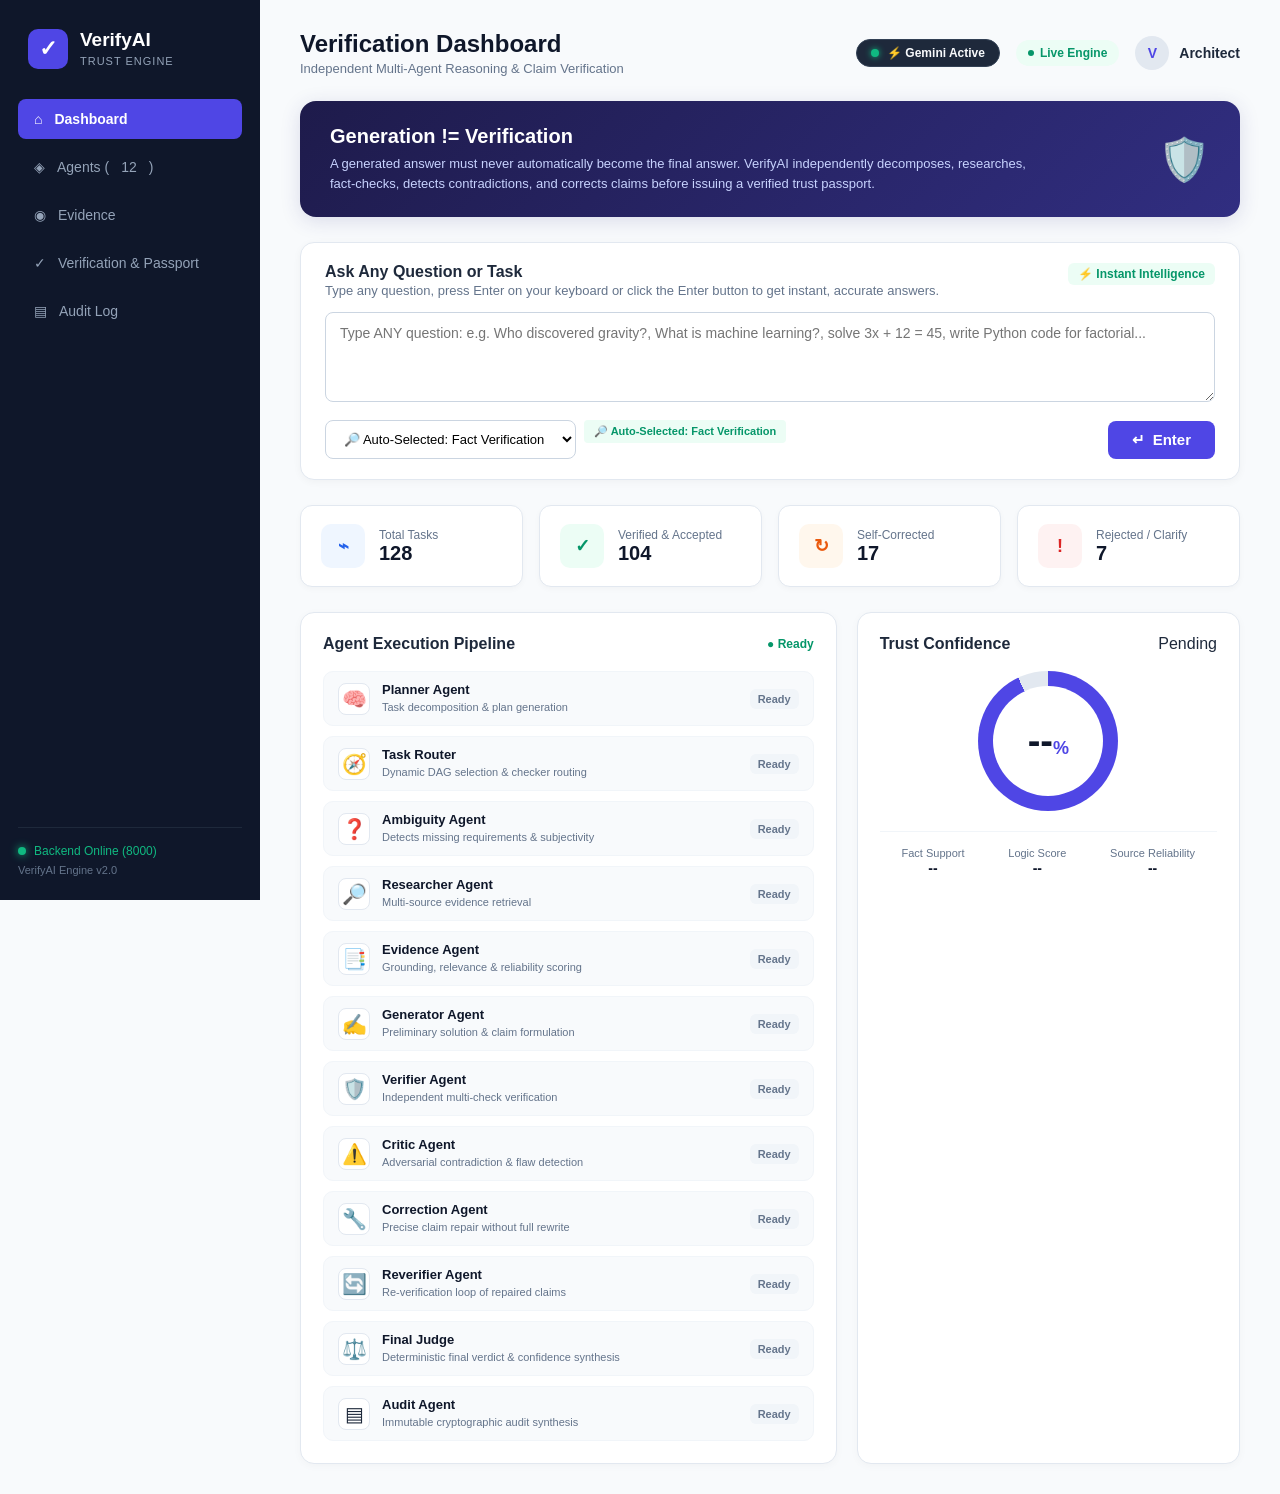
==== frontend/index.html @ 24992ce2 "Initial commit: VerifyAI Multi-Agent AI Reasoning & Verification Engine" ====
<!DOCTYPE html>
<html lang="en">
<head>
    <meta charset="UTF-8">
    <meta name="viewport" content="width=device-width, initial-scale=1.0">
    <meta http-equiv="Cache-Control" content="no-cache, no-store, must-revalidate">
    <meta http-equiv="Pragma" content="no-cache">
    <meta http-equiv="Expires" content="0">
    <title>VerifyAI - Multi-Agent AI Reasoning & Verification Engine</title>
    <link rel="stylesheet" href="style.css?v=10.0">
    <script>
        // Global fail-safe section switcher
        function switchSection(sectionId) {
            try {
                // Update nav buttons
                var navs = document.querySelectorAll('.nav-item');
                navs.forEach(function(btn) {
                    if (btn.getAttribute('data-section') === sectionId) {
                        btn.classList.add('active');
                    } else {
                        btn.classList.remove('active');
                    }
                });

                // Update page sections
                var sections = document.querySelectorAll('.page-section');
                sections.forEach(function(sec) {
                    sec.classList.remove('active-section');
                });

                var target = document.getElementById(sectionId);
                if (target) {
                    target.classList.add('active-section');
                }

                var titles = {
                    dashboard: "Verification Dashboard",
                    agents: "Agent Orchestration (12 Micro-Agents)",
                    evidence: "Evidence Grounding Center",
                    verification: "Verification Center & Truth Passport",
                    audit: "Immutable Audit Log"
                };

                var titleElem = document.getElementById('page-title');
                if (titleElem && titles[sectionId]) {
                    titleElem.textContent = titles[sectionId];
                }
            } catch (e) {
                console.error("switchSection error:", e);
            }
        }
    </script>
</head>
<body>

    <!-- SIDEBAR -->
    <aside class="sidebar">
        <div class="logo">
            <div class="logo-icon">✓</div>
            <div>
                <h2>VerifyAI</h2>
                <span>Trust Engine</span>
            </div>
        </div>

        <nav>
            <button class="nav-item active" data-section="dashboard" onclick="switchSection('dashboard')">
                <span>⌂</span> Dashboard
            </button>
            <button class="nav-item" data-section="agents" onclick="switchSection('agents')">
                <span>◈</span> Agents (<span id="nav-agent-count">12</span>)
            </button>
            <button class="nav-item" data-section="evidence" onclick="switchSection('evidence')">
                <span>◉</span> Evidence
            </button>
            <button class="nav-item" data-section="verification" onclick="switchSection('verification')">
                <span>✓</span> Verification & Passport
            </button>
            <button class="nav-item" data-section="audit" onclick="switchSection('audit')">
                <span>▤</span> Audit Log
            </button>
        </nav>

        <div class="sidebar-bottom">
            <div class="system-status">
                <span class="status-dot"></span>
                Backend Online (8000)
            </div>
            <p>VerifyAI Engine v2.0</p>
        </div>
    </aside>

    <!-- MAIN CONTENT -->
    <main class="main">

        <header class="topbar">
            <div>
                <h1 id="page-title">Verification Dashboard</h1>
                <p>Independent Multi-Agent Reasoning & Claim Verification</p>
            </div>

            <div class="header-right">
                <button id="geminiToggleBtn" class="gemini-toggle-btn" onclick="toggleGeminiModal()">
                    <span id="headerGeminiDot" class="gemini-dot"></span>
                    <span id="headerGeminiText">⚡ Gemini Active</span>
                </button>
                <span class="live-status">
                    <span></span> Live Engine
                </span>
                <div class="profile">
                    <div class="avatar">V</div>
                    <span>Architect</span>
                </div>
            </div>
        </header>

        <!-- DASHBOARD SECTION -->
        <section id="dashboard" class="page-section active-section">
            <div class="welcome">
                <div>
                    <h2>Generation != Verification</h2>
                    <p>
                        A generated answer must never automatically become the final answer.
                        VerifyAI independently decomposes, researches, fact-checks, detects contradictions,
                        and corrects claims before issuing a verified trust passport.
                    </p>
                </div>
                <div class="shield">🛡️</div>
            </div>

            <div class="task-card">
                <div class="card-title">
                    <div>
                        <h3>Ask Any Question or Task</h3>
                        <p>Type any question, press Enter on your keyboard or click the Enter button to get instant, accurate answers.</p>
                    </div>
                    <span class="secure">⚡ Instant Intelligence</span>
                </div>

                <!-- Gemini AI Intelligence (Linked in background) -->
                <div class="api-key-bar" style="display: none;">
                    <div class="api-key-header">
                        <span>⚡ <strong>Gemini AI Intelligence Engine</strong> (Live Multi-Source Research & Generation)</span>
                        <span id="geminiStatusBadge" class="tag blue-tag">Local Engine Active</span>
                    </div>
                    <div class="api-key-input-row">
                        <input type="password" id="geminiApiKey" placeholder="Enter Google Gemini API Key (optional)..." autocomplete="off" />
                        <button id="saveApiKeyBtn" class="small-btn" onclick="saveGeminiKey()">Save Key</button>
                    </div>
                </div>

                <textarea
                    id="taskInput"
                    placeholder="Type ANY question: e.g. Who discovered gravity?, What is machine learning?, solve 3x + 12 = 45, write Python code for factorial..."
                ></textarea>

                <div class="task-options">
                    <div style="display: flex; align-items: center; gap: 8px;">
                        <select id="taskType">
                            <option value="fact" selected>🔎 Auto-Selected: Fact Verification</option>
                            <option value="auto">⚡ Auto-Detect Profile (Automatic)</option>
                            <option value="general">General Reasoning</option>
                            <option value="math">Mathematical Computation</option>
                            <option value="code">Code & Sandbox</option>
                            <option value="logic">Logical Consistency</option>
                            <option value="risk">Safety & Risk Analysis</option>
                            <option value="api">API / Tool Usage</option>
                        </select>
                        <span id="autoDetectBadge" class="tag green-tag" style="font-size: 11px; padding: 5px 10px;">🔎 Auto-Selected: Fact Verification</span>
                    </div>

                    <button id="verifyBtn" class="primary-btn" onclick="executeVerification()" style="font-size: 15px; font-weight: 700; padding: 10px 24px; gap: 8px;">
                        <span>↵</span> Enter
                    </button>
                </div>

                <!-- DIRECT QUICK ANSWER BOX (EXACTLY WHAT USER ASKED: "answers naku oka chinna box lo echina chalu") -->
                <div id="quickAnswerBox" style="display: none; margin-top: 18px; padding: 18px 20px; background: #ffffff; border: 2px solid #4f46e5; border-radius: 12px; box-shadow: 0 4px 16px rgba(79, 70, 229, 0.12);">
                    <div style="display: flex; justify-content: space-between; align-items: center; margin-bottom: 10px; border-bottom: 1px solid #e2e8f0; padding-bottom: 8px;">
                        <span style="font-weight: 700; color: #4338ca; font-size: 14.5px; display: flex; align-items: center; gap: 8px;">
                            <span style="font-size: 18px;">⚡</span> AI Response
                        </span>
                        <div style="display: flex; align-items: center; gap: 8px;">
                            <button id="quickCopyBtn" onclick="copyQuickAnswer()" class="small-btn" style="background: #f1f5f9; border: 1px solid #cbd5e1; cursor: pointer; padding: 4px 10px; border-radius: 6px; font-size: 12px; color: #334155;">📋 Copy</button>
                            <span id="quickStatusTag" class="tag green-tag" style="font-size: 11px; padding: 3px 8px;">✓ Verified</span>
                        </div>
                    </div>
                    <div id="quickAnswerText" style="font-size: 15px; line-height: 1.7; color: #0f172a;"></div>
                </div>
            </div>

            <!-- GENERATED & VERIFIED ANSWER CARD (DIRECTLY ON DASHBOARD) -->
            <div class="card" id="answerCard" style="display: none; margin-top: 20px; border-left: 5px solid #4f46e5; box-shadow: 0 10px 25px -5px rgba(0, 0, 0, 0.08), 0 8px 10px -6px rgba(0, 0, 0, 0.05);">
                <div class="section-header">
                    <div style="display: flex; align-items: center; gap: 10px;">
                        <span style="font-size: 24px;">⚡</span>
                        <div>
                            <h3 id="answerHeaderTitle" style="font-size: 16px; margin: 0; color: #1e293b;">Answer & Verified Solution</h3>
                            <p style="font-size: 12px; color: #64748b; margin: 2px 0 0 0;">Accurate AI Knowledge, Verified Facts & Direct Solution</p>
                        </div>
                    </div>
                    <div style="display: flex; align-items: center; gap: 8px;">
                        <button id="copyAnswerBtn" onclick="copyVerifiedAnswer()" class="small-btn" style="background: #f1f5f9; color: #475569; border: 1px solid #cbd5e1; cursor: pointer; padding: 4px 10px; border-radius: 6px; font-size: 12px;">📋 Copy</button>
                        <span id="claimCountBadge" class="tag blue-tag" style="display: none;"></span>
                        <span id="answerDecisionBadge" class="badge-decision accept" style="display: none;"></span>
                    </div>
                </div>
                
                <!-- Main Answer Content -->
                <div id="answerContent" class="answer-box" style="margin-top: 15px; font-size: 14.5px; line-height: 1.7; background: #ffffff; border: 1px solid #e2e8f0; border-radius: 8px; padding: 18px; color: #1e293b;"></div>
                
                <!-- Atomic Claims Deconstruction -->
                <div id="dashboardClaimsBox" style="margin-top: 18px; display: none;">
                    <h4 style="font-size: 13px; text-transform: uppercase; letter-spacing: 0.5px; color: #475569; margin-bottom: 10px;">
                        ◈ Atomic Claims Deconstruction & Verification:
                    </h4>
                    <div id="claimsContainer" class="claims-list"></div>
                </div>

                <!-- Grounded Evidence & Citations -->
                <div id="dashboardEvidenceBox" style="margin-top: 18px; padding-top: 15px; border-top: 1px solid #e2e8f0; display: none;">
                    <h4 style="font-size: 13px; text-transform: uppercase; letter-spacing: 0.5px; color: #475569; margin-bottom: 10px;">
                        ◉ Grounded Evidence & Authoritative Citations:
                    </h4>
                    <div id="dashboardEvidenceList" style="display: flex; flex-direction: column; gap: 8px;"></div>
                </div>

                <!-- 8 Checks Mini Summary on Dashboard -->
                <div id="dashboardChecksSummary" style="margin-top: 18px; padding-top: 15px; border-top: 1px solid #e2e8f0; display: none;">
                    <h4 style="font-size: 13px; text-transform: uppercase; letter-spacing: 0.5px; color: #475569; margin-bottom: 10px;">
                        ✓ 8 Independent Verification Checks Status:
                    </h4>
                    <div id="dashboardChecksPills" style="display: flex; flex-wrap: wrap; gap: 8px;"></div>
                </div>
            </div>

            <!-- STATS COUNTER -->
            <div class="stats-grid">
                <div class="stat-card">
                    <div class="stat-icon blue">⌁</div>
                    <div>
                        <span>Total Tasks</span>
                        <strong id="totalTasks">128</strong>
                    </div>
                </div>
                <div class="stat-card">
                    <div class="stat-icon green">✓</div>
                    <div>
                        <span>Verified & Accepted</span>
                        <strong id="verifiedTasks">104</strong>
                    </div>
                </div>
                <div class="stat-card">
                    <div class="stat-icon orange">↻</div>
                    <div>
                        <span>Self-Corrected</span>
                        <strong id="correctedTasks">17</strong>
                    </div>
                </div>
                <div class="stat-card">
                    <div class="stat-icon red">!</div>
                    <div>
                        <span>Rejected / Clarify</span>
                        <strong id="rejectedTasks">7</strong>
                    </div>
                </div>
            </div>

            <!-- PIPELINE & SCORE -->
            <div class="content-grid">
                <!-- AGENT PIPELINE STATUS -->
                <div class="card">
                    <div class="section-header">
                        <h3>Agent Execution Pipeline</h3>
                        <span id="pipelineStatusBadge" class="running">● Ready</span>
                    </div>

                    <div class="agent-list" id="pipelineAgentList">
                        <div class="agent" id="pipeline-agent-0">
                            <div class="agent-icon">🧠</div>
                            <div class="agent-info">
                                <strong>Planner Agent</strong>
                                <span>Task decomposition & plan generation</span>
                            </div>
                            <span class="agent-status idle">Ready</span>
                        </div>
                        <div class="agent" id="pipeline-agent-1">
                            <div class="agent-icon">🧭</div>
                            <div class="agent-info">
                                <strong>Task Router</strong>
                                <span>Dynamic DAG selection & checker routing</span>
                            </div>
                            <span class="agent-status idle">Ready</span>
                        </div>
                        <div class="agent" id="pipeline-agent-2">
                            <div class="agent-icon">❓</div>
                            <div class="agent-info">
                                <strong>Ambiguity Agent</strong>
                                <span>Detects missing requirements & subjectivity</span>
                            </div>
                            <span class="agent-status idle">Ready</span>
                        </div>
                        <div class="agent" id="pipeline-agent-3">
                            <div class="agent-icon">🔎</div>
                            <div class="agent-info">
                                <strong>Researcher Agent</strong>
                                <span>Multi-source evidence retrieval</span>
                            </div>
                            <span class="agent-status idle">Ready</span>
                        </div>
                        <div class="agent" id="pipeline-agent-4">
                            <div class="agent-icon">📑</div>
                            <div class="agent-info">
                                <strong>Evidence Agent</strong>
                                <span>Grounding, relevance & reliability scoring</span>
                            </div>
                            <span class="agent-status idle">Ready</span>
                        </div>
                        <div class="agent" id="pipeline-agent-5">
                            <div class="agent-icon">✍️</div>
                            <div class="agent-info">
                                <strong>Generator Agent</strong>
                                <span>Preliminary solution & claim formulation</span>
                            </div>
                            <span class="agent-status idle">Ready</span>
                        </div>
                        <div class="agent" id="pipeline-agent-6">
                            <div class="agent-icon">🛡️</div>
                            <div class="agent-info">
                                <strong>Verifier Agent</strong>
                                <span>Independent multi-check verification</span>
                            </div>
                            <span class="agent-status idle">Ready</span>
                        </div>
                        <div class="agent" id="pipeline-agent-7">
                            <div class="agent-icon">⚠️</div>
                            <div class="agent-info">
                                <strong>Critic Agent</strong>
                                <span>Adversarial contradiction & flaw detection</span>
                            </div>
                            <span class="agent-status idle">Ready</span>
                        </div>
                        <div class="agent" id="pipeline-agent-8">
                            <div class="agent-icon">🔧</div>
                            <div class="agent-info">
                                <strong>Correction Agent</strong>
                                <span>Precise claim repair without full rewrite</span>
                            </div>
                            <span class="agent-status idle">Ready</span>
                        </div>
                        <div class="agent" id="pipeline-agent-9">
                            <div class="agent-icon">🔄</div>
                            <div class="agent-info">
                                <strong>Reverifier Agent</strong>
                                <span>Re-verification loop of repaired claims</span>
                            </div>
                            <span class="agent-status idle">Ready</span>
                        </div>
                        <div class="agent" id="pipeline-agent-10">
                            <div class="agent-icon">⚖️</div>
                            <div class="agent-info">
                                <strong>Final Judge</strong>
                                <span>Deterministic final verdict & confidence synthesis</span>
                            </div>
                            <span class="agent-status idle">Ready</span>
                        </div>
                        <div class="agent" id="pipeline-agent-11">
                            <div class="agent-icon">▤</div>
                            <div class="agent-info">
                                <strong>Audit Agent</strong>
                                <span>Immutable cryptographic audit synthesis</span>
                            </div>
                            <span class="agent-status idle">Ready</span>
                        </div>
                    </div>
                </div>

                <!-- VERIFICATION SCORE & DECISION -->
                <div class="card">
                    <div class="section-header">
                        <h3>Trust Confidence</h3>
                        <span id="decisionBadge" class="score-label">Pending</span>
                    </div>

                    <div class="score-circle">
                        <div>
                            <strong id="score">--</strong>
                            <span>%</span>
                        </div>
                    </div>

                    <div class="score-details" id="scoreMetricsGrid">
                        <div>
                            <span>Fact Support</span>
                            <strong id="metricFact">--</strong>
                        </div>
                        <div>
                            <span>Logic Score</span>
                            <strong id="metricLogic">--</strong>
                        </div>
                        <div>
                            <span>Source Reliability</span>
                            <strong id="metricReliability">--</strong>
                        </div>
                    </div>

                    <div class="decision-box" id="dashboardDecisionBox" style="margin-top: 15px; display: none;">
                        <span class="decision-label">FINAL DECISION:</span>
                        <span id="dashboardDecisionText" class="badge-decision accept">ACCEPT</span>
                        <p id="dashboardDecisionReason" style="font-size: 13px; color: #64748b; margin-top: 5px;"></p>
                    </div>
                </div>
            </div>
        </section>

        <!-- AGENTS SECTION (12 MICRO-AGENTS PRE-RENDERED) -->
        <section id="agents" class="page-section">
            <div class="section-intro">
                <h2>12 Specialized AI Micro-Agents</h2>
                <p>Orchestrated with dynamic DAG routing. Agents never accept generated output without independent validation.</p>
            </div>
            
            <div class="agent-cards" id="allAgentsCards">
                <!-- 1. Planner -->
                <div class="large-agent-card">
                    <div class="large-agent-icon">🧠</div>
                    <h3>Planner Agent</h3>
                    <p>Decomposes complex user goals into atomic steps, evaluates complexity, and defines required verification profiles.</p>
                    <div class="agent-card-meta">
                        <span class="tag blue-tag">Planning</span>
                        <span class="agent-status completed">Active</span>
                    </div>
                </div>

                <!-- 2. Task Router -->
                <div class="large-agent-card">
                    <div class="large-agent-icon">🧭</div>
                    <h3>Task Router</h3>
                    <p>Resolves dynamic execution graph. Directs tasks only to required checkers (e.g. math tasks to calculator, code to sandbox).</p>
                    <div class="agent-card-meta">
                        <span class="tag purple-tag">Routing</span>
                        <span class="agent-status completed">Active</span>
                    </div>
                </div>

                <!-- 3. Ambiguity Agent -->
                <div class="large-agent-card">
                    <div class="large-agent-icon">❓</div>
                    <h3>Ambiguity Agent</h3>
                    <p>Catches incomplete prompts, missing premises, or subjective queries. Halts pipeline with NEEDS_CLARIFICATION if under-specified.</p>
                    <div class="agent-card-meta">
                        <span class="tag orange-tag">Analysis</span>
                        <span class="agent-status completed">Active</span>
                    </div>
                </div>

                <!-- 4. Researcher Agent -->
                <div class="large-agent-card">
                    <div class="large-agent-icon">🔎</div>
                    <h3>Researcher Agent</h3>
                    <p>Retrieves grounded external and local knowledge across factual domains, scientific corpora, and technical documentation.</p>
                    <div class="agent-card-meta">
                        <span class="tag green-tag">Research</span>
                        <span class="agent-status completed">Active</span>
                    </div>
                </div>

                <!-- 5. Evidence Agent -->
                <div class="large-agent-card">
                    <div class="large-agent-icon">📑</div>
                    <h3>Evidence Agent</h3>
                    <p>Structures raw facts into verifiable EvidenceItem objects. Applies strict authority and relevance weighting.</p>
                    <div class="agent-card-meta">
                        <span class="tag green-tag">Evidence</span>
                        <span class="agent-status completed">Active</span>
                    </div>
                </div>

                <!-- 6. Generator Agent -->
                <div class="large-agent-card">
                    <div class="large-agent-icon">✍️</div>
                    <h3>Generator Agent</h3>
                    <p>Formulates preliminary answer hypothesis while explicitly separating verified FACTS from inferences, assumptions, and uncertainties.</p>
                    <div class="agent-card-meta">
                        <span class="tag purple-tag">Generation</span>
                        <span class="agent-status completed">Active</span>
                    </div>
                </div>

                <!-- 7. Verifier Agent -->
                <div class="large-agent-card">
                    <div class="large-agent-icon">🛡️</div>
                    <h3>Verifier Agent</h3>
                    <p>Coordinates 8 independent verification checkers: fact consistency, logic fallacies, computation, code, APIs, and safety risks.</p>
                    <div class="agent-card-meta">
                        <span class="tag orange-tag">Verification</span>
                        <span class="agent-status completed">Active</span>
                    </div>
                </div>

                <!-- 8. Critic Agent -->
                <div class="large-agent-card">
                    <div class="large-agent-icon">⚠️</div>
                    <h3>Critic Agent</h3>
                    <p>Adversarial falsification reviewer. Actively hunts for unsupported claims, contradictions, overconfidence, or hallucinated facts.</p>
                    <div class="agent-card-meta">
                        <span class="tag red-tag">Criticism</span>
                        <span class="agent-status completed">Active</span>
                    </div>
                </div>

                <!-- 9. Correction Agent -->
                <div class="large-agent-card">
                    <div class="large-agent-icon">🔧</div>
                    <h3>Correction Agent</h3>
                    <p>Surgical repair engine. Regenerates ONLY the failed or contradictory claims using grounded evidence, preserving valid facts.</p>
                    <div class="agent-card-meta">
                        <span class="tag orange-tag">Correction</span>
                        <span class="agent-status completed">Active</span>
                    </div>
                </div>

                <!-- 10. Reverifier Agent -->
                <div class="large-agent-card">
                    <div class="large-agent-icon">🔄</div>
                    <h3>Reverifier Agent</h3>
                    <p>Guarantees repaired output is re-tested through all checkers. Limits repair loops to maximum 3 iterations before hard REJECT.</p>
                    <div class="agent-card-meta">
                        <span class="tag blue-tag">Loop Control</span>
                        <span class="agent-status completed">Active</span>
                    </div>
                </div>

                <!-- 11. Final Judge -->
                <div class="large-agent-card">
                    <div class="large-agent-icon">⚖️</div>
                    <h3>Final Judge</h3>
                    <p>Synthesizes final machine-readable verdict (ACCEPT, CORRECTED, REJECT, NEEDS_CLARIFICATION) with calibrated confidence score.</p>
                    <div class="agent-card-meta">
                        <span class="tag green-tag">Decision</span>
                        <span class="agent-status completed">Active</span>
                    </div>
                </div>

                <!-- 12. Audit Agent -->
                <div class="large-agent-card">
                    <div class="large-agent-icon">▤</div>
                    <h3>Audit Agent</h3>
                    <p>Compiles cryptographic execution trail and generates official Verification Passport, logging to Supabase database.</p>
                    <div class="agent-card-meta">
                        <span class="tag blue-tag">Audit</span>
                        <span class="agent-status completed">Active</span>
                    </div>
                </div>
            </div>
        </section>

        <!-- EVIDENCE SECTION -->
        <section id="evidence" class="page-section">
            <div class="section-intro">
                <h2>Evidence Grounding Center</h2>
                <p>Every factual claim must link to verifiable evidence. Disputed and conflicting sources are flagged.</p>
            </div>
            <div class="evidence-list" id="evidenceContainer">
                <div class="evidence-card">
                    <div class="evidence-number">01</div>
                    <div class="evidence-content" style="flex:1;">
                        <h3>Source: Reference Documentation (CS Knowledge Base)</h3>
                        <p>"Machine learning is a subset of artificial intelligence focusing on algorithms that learn from data and improve with experience."</p>
                        <div class="evidence-meta">
                            <span>Reliability: 95%</span>
                            <span>Relevance: 95%</span>
                            <span class="verified-badge">✓ Grounded</span>
                        </div>
                    </div>
                </div>
                <div class="evidence-card">
                    <div class="evidence-number">02</div>
                    <div class="evidence-content" style="flex:1;">
                        <h3>Source: Research Compendium (AI Standards)</h3>
                        <p>"Supervised, unsupervised, and reinforcement learning are primary paradigms of modern machine learning systems."</p>
                        <div class="evidence-meta">
                            <span>Reliability: 90%</span>
                            <span>Relevance: 92%</span>
                            <span class="verified-badge">✓ Grounded</span>
                        </div>
                    </div>
                </div>
            </div>
        </section>

        <!-- VERIFICATION & PASSPORT SECTION -->
        <section id="verification" class="page-section">
            <div class="section-intro">
                <h2>Independent Verification & Truth Passport</h2>
                <p>Deterministic checks across facts, logic, mathematics, code execution, APIs, and safety risks.</p>
            </div>

            <!-- VERIFICATION RESULT BANNER -->
            <div class="verification-hero-card" id="verHeroCard">
                <div class="ver-hero-left">
                    <span class="ver-hero-subtitle">VERIFIED TASK INQUIRY</span>
                    <h3 id="verHeroTaskText">"What is machine learning?"</h3>
                    <div class="ver-hero-badges">
                        <span id="verHeroDecisionBadge" class="badge-decision accept">ACCEPT</span>
                        <span id="verHeroConfidenceBadge" class="tag blue-tag">Confidence: 94%</span>
                        <span id="verHeroProfileBadge" class="tag purple-tag">Profile: General Reasoning</span>
                    </div>
                </div>
                <div class="ver-hero-right">
                    <div class="ver-mini-score">
                        <span id="verHeroScoreVal">94</span>%
                        <small>Trust Score</small>
                    </div>
                </div>
            </div>

            <!-- VERIFIED ANSWER & CLAIM BREAKDOWN ON VERIFICATION PAGE -->
            <div class="card" id="verAnswerCard" style="margin-bottom: 25px;">
                <div class="section-header">
                    <div style="display: flex; align-items: center; gap: 10px;">
                        <span style="font-size: 20px;">✍️</span>
                        <div>
                            <h3>Verified Solution & Atomic Claims Deconstruction</h3>
                            <p style="font-size: 12px; color: #64748b;">Grounded output decomposed into isolated, independently verified propositions.</p>
                        </div>
                    </div>
                    <span id="verClaimCountBadge" class="tag green-tag">Claims: 2 Verified</span>
                </div>
                <div id="verAnswerContent" class="answer-box">Machine learning is a subset of artificial intelligence focusing on algorithms that learn from data and improve with experience. Supervised, unsupervised, and reinforcement learning are primary paradigms of modern machine learning systems.</div>
                <div id="verClaimsContainer" class="claims-list" style="margin-top: 15px;"></div>
            </div>

            <!-- 8 INDEPENDENT VERIFICATION CHECKS -->
            <div class="section-header" style="margin-bottom: 15px;">
                <h3>8 Independent Verification Checks</h3>
                <span class="tag green-tag">Deterministic Logic</span>
            </div>

            <div class="verification-grid" id="checksGrid">
                <div class="verification-card">
                    <div class="check-icon pass">✓</div>
                    <h3>Fact Checking</h3>
                    <strong>100%</strong>
                    <p>All claims matched against grounded evidence</p>
                </div>
                <div class="verification-card">
                    <div class="check-icon pass">✓</div>
                    <h3>Logic & Consistency</h3>
                    <strong>94%</strong>
                    <p>No circular reasoning or contradictions detected</p>
                </div>
                <div class="verification-card">
                    <div class="check-icon not_required">—</div>
                    <h3>Numerical Computation</h3>
                    <strong>N/A</strong>
                    <p>Not required for qualitative prompt</p>
                </div>
                <div class="verification-card">
                    <div class="check-icon not_required">—</div>
                    <h3>Code & Sandbox</h3>
                    <strong>N/A</strong>
                    <p>No executable code in task</p>
                </div>
                <div class="verification-card">
                    <div class="check-icon not_required">—</div>
                    <h3>API Validation</h3>
                    <strong>N/A</strong>
                    <p>No endpoint invocation required</p>
                </div>
                <div class="verification-card">
                    <div class="check-icon pass">✓</div>
                    <h3>Contradiction Detection</h3>
                    <strong>Pass</strong>
                    <p>Zero cross-claim conflicts found</p>
                </div>
                <div class="verification-card">
                    <div class="check-icon pass">✓</div>
                    <h3>Source Reliability</h3>
                    <strong>95%</strong>
                    <p>High-authority documentation benchmark</p>
                </div>
                <div class="verification-card">
                    <div class="check-icon pass">✓</div>
                    <h3>Safety & Risk</h3>
                    <strong>Zero Risk</strong>
                    <p>No destructive or harmful instructions</p>
                </div>
            </div>

            <!-- PASSPORT CARD -->
            <div class="passport" id="passportBox" style="margin-top: 25px;">
                <div class="passport-title">
                    <span>🛡️</span>
                    <div>
                        <h3>Official Verification Passport</h3>
                        <p id="passportTaskId">Task ID: fc21d2b0-eb01-4997-b3a1-fdfeefc9e89c</p>
                    </div>
                </div>
                <div class="passport-grid">
                    <div>
                        <span>Claims Checked</span>
                        <strong id="passClaimsChecked">2</strong>
                    </div>
                    <div>
                        <span>Claims Supported</span>
                        <strong id="passClaimsSupported">2</strong>
                    </div>
                    <div>
                        <span>Evidence Sources</span>
                        <strong id="passEvidenceSources">2</strong>
                    </div>
                    <div>
                        <span>Contradictions</span>
                        <strong id="passContradictions">0</strong>
                    </div>
                    <div>
                        <span>Corrections Made</span>
                        <strong id="passCorrections">0</strong>
                    </div>
                    <div>
                        <span>Final Decision</span>
                        <strong id="passFinalDecision" style="color: #10b981;">ACCEPT</strong>
                    </div>
                    <div>
                        <span>Confidence Score</span>
                        <strong id="passConfidence">94%</strong>
                    </div>
                    <div>
                        <span>Reverification</span>
                        <strong id="passReverification" style="color: #10b981;">PASS</strong>
                    </div>
                </div>
            </div>

            <!-- ACTION BUTTONS -->
            <div class="page-action-row" style="margin-top: 25px; display: flex; gap: 12px; justify-content: flex-end; flex-wrap: wrap;">
                <button class="secondary-btn" onclick="switchSection('dashboard')">
                    <span>⌂</span> Return to Dashboard
                </button>
                <button class="secondary-btn" onclick="switchSection('evidence')">
                    <span>◉</span> Inspect Grounded Evidence
                </button>
                <button class="secondary-btn" onclick="switchSection('audit')">
                    <span>▤</span> View Cryptographic Audit Trail
                </button>
            </div>
        </section>

        <!-- AUDIT SECTION -->
        <section id="audit" class="page-section">
            <div class="section-intro">
                <h2>Traceable Audit Trail</h2>
                <p>Cryptographically traceable log of every agent's decisions, execution time, and outputs.</p>
            </div>

            <div class="audit-table">
                <div class="table-header">
                    <span>Order</span>
                    <span>Agent</span>
                    <span>Action</span>
                    <span>Status</span>
                    <span>Summary</span>
                </div>
                <div id="auditTableBody">
                    <div class="table-row">
                        <span>#1</span>
                        <span><strong>🧠 Planner Agent</strong></span>
                        <span>Executed PlannerAgent</span>
                        <span class="agent-status completed">SUCCESS</span>
                        <span>Task decomposed into 4 execution steps</span>
                    </div>
                    <div class="table-row">
                        <span>#2</span>
                        <span><strong>🧭 Task Router</strong></span>
                        <span>Executed TaskRouter</span>
                        <span class="agent-status completed">SUCCESS</span>
                        <span>Activated: fact_checker, source_reliability</span>
                    </div>
                    <div class="table-row">
                        <span>#3</span>
                        <span><strong>❓ Ambiguity Agent</strong></span>
                        <span>Executed AmbiguityAgent</span>
                        <span class="agent-status completed">SUCCESS</span>
                        <span>Prompt verified unambiguous</span>
                    </div>
                    <div class="table-row">
                        <span>#4</span>
                        <span><strong>🔎 Researcher Agent</strong></span>
                        <span>Executed ResearcherAgent</span>
                        <span class="agent-status completed">SUCCESS</span>
                        <span>Retrieved 2 authoritative evidence sources</span>
                    </div>
                    <div class="table-row">
                        <span>#5</span>
                        <span><strong>📑 Evidence Agent</strong></span>
                        <span>Executed EvidenceAgent</span>
                        <span class="agent-status completed">SUCCESS</span>
                        <span>Formatted 2 EvidenceItem records (95% rel)</span>
                    </div>
                    <div class="table-row">
                        <span>#6</span>
                        <span><strong>✍️ Generator Agent</strong></span>
                        <span>Executed GeneratorAgent</span>
                        <span class="agent-status completed">SUCCESS</span>
                        <span>Formulated preliminary answer (2 claims)</span>
                    </div>
                    <div class="table-row">
                        <span>#7</span>
                        <span><strong>🛡️ Verifier Agent</strong></span>
                        <span>Executed VerifierAgent</span>
                        <span class="agent-status completed">SUCCESS</span>
                        <span>All 8 independent checkers evaluated</span>
                    </div>
                    <div class="table-row">
                        <span>#8</span>
                        <span><strong>⚠️ Critic Agent</strong></span>
                        <span>Executed CriticAgent</span>
                        <span class="agent-status completed">SUCCESS</span>
                        <span>Adversarial inspection passed: accept</span>
                    </div>
                    <div class="table-row">
                        <span>#9</span>
                        <span><strong>⚖️ Final Judge</strong></span>
                        <span>Executed FinalJudgeAgent</span>
                        <span class="agent-status completed">SUCCESS</span>
                        <span>Verdict: ACCEPT, Calibrated Conf: 94%</span>
                    </div>
                    <div class="table-row">
                        <span>#10</span>
                        <span><strong>▤ Audit Agent</strong></span>
                        <span>Executed AuditAgent</span>
                        <span class="agent-status completed">SUCCESS</span>
                        <span>Passport issued & stored in Supabase</span>
                    </div>
                </div>
            </div>
        </section>

    </main>

    <!-- GEMINI INTELLIGENCE MODAL -->
    <div id="geminiModal" class="gemini-modal-overlay" onclick="handleModalOverlayClick(event)">
        <div class="gemini-modal-card">
            <div class="gemini-modal-header">
                <div style="display: flex; align-items: center; gap: 10px;">
                    <span style="font-size: 24px;">⚡</span>
                    <div>
                        <h3 style="margin: 0; font-size: 16px;">Gemini AI Intelligence Engine</h3>
                        <p style="margin: 2px 0 0; font-size: 12px; color: #64748b;">Live multi-source factual grounding & deep generative research</p>
                    </div>
                </div>
                <button class="close-modal-btn" onclick="toggleGeminiModal()">×</button>
            </div>
            <div style="margin: 18px 0;">
                <label style="display: block; font-size: 13px; font-weight: 600; margin-bottom: 6px; color: #334155;">Google Gemini API Key</label>
                <input type="password" id="geminiModalInput" placeholder="Paste Google AI Studio API key (AIzaSy...)" style="width: 100%; padding: 10px 14px; border: 1px solid #cbd5e1; border-radius: 8px; font-size: 13px;" />
                <p style="font-size: 11px; color: #64748b; margin-top: 6px;">
                    Keys are securely stored in your local backend <code>.env</code> file. When empty, VerifyAI automatically uses its expert local engine.
                </p>
            </div>
            <div style="display: flex; justify-content: space-between; align-items: center; margin-top: 20px;">
                <button class="secondary-btn" onclick="clearGeminiKey()" style="color: #dc2626;">Clear Key</button>
                <div style="display: flex; gap: 10px;">
                    <button class="secondary-btn" onclick="toggleGeminiModal()">Cancel</button>
                    <button class="primary-btn" onclick="saveGeminiKeyModal()" style="padding: 8px 18px; font-size: 13px;">Save & Link Key</button>
                </div>
            </div>
        </div>
    </div>

    <!-- TOAST NOTIFICATION -->
    <div id="toast" class="toast">Ready</div>

    <script src="supabase-config.js?v=10.0"></script>
    <script src="script.js?v=10.0"></script>
</body>
</html>
---- frontend/style.css ----
* {
    margin: 0;
    padding: 0;
    box-sizing: border-box;
    font-family: -apple-system, BlinkMacSystemFont, "Segoe UI", Roboto, Helvetica, Arial, sans-serif;
}

body {
    background: #f8fafc;
    color: #1e293b;
    display: flex;
    min-height: 100vh;
}

/* SIDEBAR */
.sidebar {
    width: 260px;
    background: #0f172a;
    color: white;
    min-height: 100vh;
    position: fixed;
    left: 0;
    top: 0;
    padding: 24px 18px;
    display: flex;
    flex-direction: column;
    z-index: 100;
}

.logo {
    display: flex;
    align-items: center;
    gap: 12px;
    padding: 5px 10px 30px;
}

.logo-icon {
    width: 40px;
    height: 40px;
    border-radius: 10px;
    background: #4f46e5;
    display: flex;
    align-items: center;
    justify-content: center;
    font-size: 22px;
    font-weight: bold;
    color: white;
}

.logo h2 {
    font-size: 19px;
    font-weight: 700;
    color: #ffffff;
}

.logo span {
    font-size: 11px;
    color: #94a3b8;
    text-transform: uppercase;
    letter-spacing: 1px;
}

nav {
    display: flex;
    flex-direction: column;
    gap: 8px;
    flex: 1;
}

.nav-item {
    background: transparent;
    border: none;
    color: #94a3b8;
    padding: 12px 16px;
    border-radius: 8px;
    font-size: 14px;
    font-weight: 500;
    display: flex;
    align-items: center;
    gap: 12px;
    cursor: pointer;
    text-align: left;
    transition: all 0.2s;
}

.nav-item:hover {
    background: #1e293b;
    color: #f8fafc;
}

.nav-item.active {
    background: #4f46e5;
    color: white;
    font-weight: 600;
}

.sidebar-bottom {
    border-top: 1px solid #1e293b;
    padding-top: 16px;
}

.system-status {
    display: flex;
    align-items: center;
    gap: 8px;
    font-size: 12px;
    color: #10b981;
    font-weight: 500;
}

.status-dot {
    width: 8px;
    height: 8px;
    border-radius: 50%;
    background: #10b981;
    box-shadow: 0 0 8px #10b981;
}

.sidebar-bottom p {
    font-size: 11px;
    color: #64748b;
    margin-top: 6px;
}

/* MAIN */
.main {
    margin-left: 260px;
    flex: 1;
    padding: 30px 40px;
    max-width: 1300px;
}

.topbar {
    display: flex;
    justify-content: space-between;
    align-items: center;
    margin-bottom: 25px;
}

.topbar h1 {
    font-size: 24px;
    font-weight: 700;
    color: #0f172a;
}

.topbar p {
    font-size: 13px;
    color: #64748b;
    margin-top: 3px;
}

.header-right {
    display: flex;
    align-items: center;
    gap: 16px;
}

.live-status {
    background: #ecfdf5;
    color: #059669;
    padding: 6px 12px;
    border-radius: 20px;
    font-size: 12px;
    font-weight: 600;
    display: flex;
    align-items: center;
    gap: 6px;
}

.live-status span {
    width: 6px;
    height: 6px;
    border-radius: 50%;
    background: #059669;
}

.profile {
    display: flex;
    align-items: center;
    gap: 10px;
    font-size: 14px;
    font-weight: 600;
}

.avatar {
    width: 34px;
    height: 34px;
    border-radius: 50%;
    background: #e2e8f0;
    color: #4f46e5;
    display: flex;
    align-items: center;
    justify-content: center;
    font-weight: bold;
}

/* PAGE SECTIONS */
.page-section {
    display: none !important;
}

.page-section.active-section {
    display: block !important;
    animation: fadeIn 0.25s ease-in-out;
}

.agent-card-meta {
    display: flex;
    justify-content: space-between;
    align-items: center;
    margin-top: 12px;
    padding-top: 10px;
    border-top: 1px solid #f1f5f9;
}

@keyframes fadeIn {
    from { opacity: 0; transform: translateY(4px); }
    to { opacity: 1; transform: translateY(0); }
}

/* WELCOME BANNER */
.welcome {
    background: linear-gradient(135deg, #1e1b4b 0%, #312e81 100%);
    color: white;
    padding: 24px 30px;
    border-radius: 16px;
    display: flex;
    justify-content: space-between;
    align-items: center;
    margin-bottom: 25px;
    box-shadow: 0 4px 20px rgba(49, 46, 129, 0.15);
}

.welcome h2 {
    font-size: 20px;
    margin-bottom: 6px;
}

.welcome p {
    font-size: 13px;
    color: #c7d2fe;
    max-width: 700px;
    line-height: 1.5;
}

.shield {
    font-size: 42px;
}

/* API KEY BAR */
.api-key-bar {
    background: #f8fafc;
    border: 1px solid #e2e8f0;
    border-radius: 10px;
    padding: 12px 16px;
    margin-bottom: 14px;
}

.api-key-header {
    display: flex;
    justify-content: space-between;
    align-items: center;
    font-size: 13px;
    margin-bottom: 8px;
    color: #334155;
}

.api-key-input-row {
    display: flex;
    gap: 10px;
}

.api-key-input-row input {
    flex: 1;
    padding: 8px 12px;
    border: 1.5px solid #cbd5e1;
    border-radius: 6px;
    font-size: 13px;
    outline: none;
}

.api-key-input-row input:focus {
    border-color: #4f46e5;
}

.small-btn {
    background: #0f172a;
    color: white;
    border: none;
    padding: 8px 14px;
    border-radius: 6px;
    font-size: 12px;
    font-weight: 600;
    cursor: pointer;
    transition: background 0.2s;
}

.small-btn:hover {
    background: #334155;
}

/* TASK CARD */
.task-card {
    background: white;
    border-radius: 14px;
    padding: 20px 24px;
    box-shadow: 0 2px 8px rgba(0, 0, 0, 0.04);
    border: 1px solid #e2e8f0;
    margin-bottom: 25px;
}

.card-title {
    display: flex;
    justify-content: space-between;
    align-items: flex-start;
    margin-bottom: 14px;
}

.card-title h3 {
    font-size: 16px;
    font-weight: 600;
}

.card-title p {
    font-size: 13px;
    color: #64748b;
    margin-top: 2px;
}

.secure {
    font-size: 12px;
    font-weight: 600;
    color: #059669;
    background: #ecfdf5;
    padding: 4px 10px;
    border-radius: 6px;
}

textarea#taskInput {
    width: 100%;
    height: 90px;
    padding: 12px 14px;
    border: 1.5px solid #cbd5e1;
    border-radius: 8px;
    font-size: 14px;
    resize: vertical;
    outline: none;
    transition: border-color 0.2s;
}

textarea#taskInput:focus {
    border-color: #4f46e5;
    box-shadow: 0 0 0 3px rgba(79, 70, 229, 0.1);
}

.task-options {
    display: flex;
    justify-content: space-between;
    align-items: center;
    margin-top: 14px;
}

select#taskType {
    padding: 10px 14px;
    border: 1.5px solid #cbd5e1;
    border-radius: 8px;
    font-size: 13px;
    background: white;
    outline: none;
    cursor: pointer;
}

.primary-btn {
    background: #4f46e5;
    color: white;
    border: none;
    padding: 10px 22px;
    border-radius: 8px;
    font-size: 14px;
    font-weight: 600;
    cursor: pointer;
    display: flex;
    align-items: center;
    gap: 8px;
    transition: background 0.2s, transform 0.1s;
}

.primary-btn:hover {
    background: #4338ca;
}

.primary-btn:active {
    transform: scale(0.98);
}

.primary-btn:disabled {
    background: #94a3b8;
    cursor: not-allowed;
}

/* STATS GRID */
.stats-grid {
    display: grid;
    grid-template-columns: repeat(4, 1fr);
    gap: 16px;
    margin-bottom: 25px;
}

.stat-card {
    background: white;
    border-radius: 12px;
    padding: 18px 20px;
    display: flex;
    align-items: center;
    gap: 14px;
    border: 1px solid #e2e8f0;
    box-shadow: 0 2px 6px rgba(0,0,0,0.03);
}

.stat-icon {
    width: 44px;
    height: 44px;
    border-radius: 10px;
    display: flex;
    align-items: center;
    justify-content: center;
    font-size: 18px;
    font-weight: bold;
}

.stat-icon.blue { background: #eff6ff; color: #2563eb; }
.stat-icon.green { background: #ecfdf5; color: #059669; }
.stat-icon.orange { background: #fff7ed; color: #ea580c; }
.stat-icon.red { background: #fef2f2; color: #dc2626; }

.stat-card span {
    display: block;
    font-size: 12px;
    color: #64748b;
    font-weight: 500;
}

.stat-card strong {
    font-size: 20px;
    font-weight: 700;
    color: #0f172a;
}

/* CONTENT GRID */
.content-grid {
    display: grid;
    grid-template-columns: 1.4fr 1fr;
    gap: 20px;
}

.card {
    background: white;
    border-radius: 14px;
    padding: 22px;
    border: 1px solid #e2e8f0;
    box-shadow: 0 2px 8px rgba(0, 0, 0, 0.03);
}

.section-header {
    display: flex;
    justify-content: space-between;
    align-items: center;
    margin-bottom: 18px;
}

.section-header h3 {
    font-size: 16px;
    font-weight: 600;
}

.running {
    font-size: 12px;
    color: #059669;
    font-weight: 600;
}

/* AGENT LIST */
.agent-list {
    display: flex;
    flex-direction: column;
    gap: 10px;
}

.agent {
    display: flex;
    align-items: center;
    gap: 12px;
    padding: 10px 14px;
    background: #f8fafc;
    border-radius: 10px;
    border: 1px solid #f1f5f9;
    transition: all 0.2s;
}

.agent-icon {
    font-size: 20px;
    width: 32px;
    height: 32px;
    display: flex;
    align-items: center;
    justify-content: center;
    background: white;
    border-radius: 8px;
    border: 1px solid #e2e8f0;
}

.agent-info {
    flex: 1;
}

.agent-info strong {
    display: block;
    font-size: 13px;
    color: #0f172a;
}

.agent-info span {
    font-size: 11px;
    color: #64748b;
}

.agent-status {
    font-size: 11px;
    padding: 4px 8px;
    border-radius: 6px;
    font-weight: 600;
}

.agent-status.completed {
    background: #ecfdf5;
    color: #059669;
}

.agent-status.waiting {
    background: #fffbeb;
    color: #d97706;
}

.agent-status.failed {
    background: #fef2f2;
    color: #dc2626;
}

.agent-status.idle {
    background: #f1f5f9;
    color: #64748b;
}

/* SCORE CIRCLE */
.score-circle {
    width: 140px;
    height: 140px;
    border-radius: 50%;
    margin: 10px auto 20px;
    background: conic-gradient(#4f46e5 0% 93%, #e2e8f0 93% 100%);
    display: flex;
    align-items: center;
    justify-content: center;
    position: relative;
}

.score-circle::before {
    content: "";
    width: 110px;
    height: 110px;
    border-radius: 50%;
    background: white;
    position: absolute;
}

.score-circle div {
    position: relative;
    z-index: 1;
    display: flex;
    align-items: baseline;
}

.score-circle strong {
    font-size: 38px;
    font-weight: 800;
    color: #0f172a;
}

.score-circle span {
    font-size: 18px;
    color: #4f46e5;
    font-weight: 700;
}

.score-details {
    display: flex;
    justify-content: space-around;
    border-top: 1px solid #f1f5f9;
    padding-top: 15px;
    text-align: center;
}

.score-details span {
    display: block;
    font-size: 11px;
    color: #64748b;
}

.score-details strong {
    font-size: 14px;
    color: #0f172a;
    font-weight: 700;
}

/* ANSWER BOX & CLAIMS */
.answer-box {
    background: #f8fafc;
    border: 1px solid #e2e8f0;
    border-radius: 10px;
    padding: 16px;
    font-size: 14px;
    line-height: 1.6;
    color: #1e293b;
}

.claims-list {
    display: flex;
    flex-direction: column;
    gap: 8px;
}

.claim-item {
    background: white;
    border: 1px solid #e2e8f0;
    border-radius: 8px;
    padding: 10px 14px;
    display: flex;
    justify-content: space-between;
    align-items: center;
    font-size: 13px;
}

/* VERIFICATION GRID */
.verification-grid {
    display: grid;
    grid-template-columns: repeat(4, 1fr);
    gap: 16px;
    margin-bottom: 25px;
}

.verification-card {
    background: white;
    border-radius: 12px;
    padding: 18px;
    border: 1px solid #e2e8f0;
    text-align: center;
}

.check-icon {
    width: 36px;
    height: 36px;
    border-radius: 50%;
    margin: 0 auto 10px;
    display: flex;
    align-items: center;
    justify-content: center;
    font-weight: bold;
}

.check-icon.pass { background: #ecfdf5; color: #059669; }
.check-icon.fail { background: #fef2f2; color: #dc2626; }
.check-icon.warning { background: #fff7ed; color: #ea580c; }
.check-icon.not_required { background: #f1f5f9; color: #64748b; }

.verification-card h3 {
    font-size: 14px;
    margin-bottom: 4px;
}

.verification-card strong {
    font-size: 18px;
    display: block;
    margin-bottom: 4px;
}

.verification-card p {
    font-size: 12px;
    color: #64748b;
}

/* PASSPORT */
.passport {
    background: #0f172a;
    color: white;
    border-radius: 16px;
    padding: 24px 30px;
    box-shadow: 0 4px 20px rgba(15, 23, 42, 0.2);
}

.passport-title {
    display: flex;
    align-items: center;
    gap: 14px;
    margin-bottom: 20px;
    border-bottom: 1px solid #1e293b;
    padding-bottom: 16px;
}

.passport-title span {
    font-size: 32px;
}

.passport-title h3 {
    font-size: 18px;
    font-weight: 700;
}

.passport-title p {
    font-size: 12px;
    color: #94a3b8;
}

.passport-grid {
    display: grid;
    grid-template-columns: repeat(4, 1fr);
    gap: 16px;
}

.passport-grid div {
    background: #1e293b;
    padding: 14px;
    border-radius: 10px;
    text-align: center;
}

.passport-grid span {
    display: block;
    font-size: 11px;
    color: #94a3b8;
    margin-bottom: 4px;
}

.passport-grid strong {
    font-size: 16px;
    color: #f8fafc;
}

/* AUDIT TABLE */
.audit-table {
    background: white;
    border-radius: 12px;
    border: 1px solid #e2e8f0;
    overflow: hidden;
}

.table-header, .table-row {
    display: grid;
    grid-template-columns: 80px 180px 220px 120px 1fr;
    padding: 14px 20px;
    font-size: 13px;
    align-items: center;
}

.table-header {
    background: #f8fafc;
    font-weight: 600;
    color: #64748b;
    border-bottom: 1px solid #e2e8f0;
}

.table-row {
    border-bottom: 1px solid #f1f5f9;
}

.table-row:last-child {
    border-bottom: none;
}

/* AGENT CARDS GRID */
.agent-cards {
    display: grid;
    grid-template-columns: repeat(3, 1fr);
    gap: 18px;
    margin-top: 20px;
}

.large-agent-card {
    background: white;
    border-radius: 12px;
    padding: 20px;
    border: 1px solid #e2e8f0;
    display: flex;
    flex-direction: column;
    gap: 8px;
}

.large-agent-icon {
    font-size: 28px;
    width: 48px;
    height: 48px;
    background: #f8fafc;
    border-radius: 10px;
    display: flex;
    align-items: center;
    justify-content: center;
    border: 1px solid #e2e8f0;
}

.tag {
    align-self: flex-start;
    padding: 3px 8px;
    border-radius: 4px;
    font-size: 11px;
    font-weight: 600;
}

.blue-tag { background: #eff6ff; color: #2563eb; }
.green-tag { background: #ecfdf5; color: #059669; }
.orange-tag { background: #fff7ed; color: #ea580c; }
.purple-tag { background: #faf5ff; color: #9333ea; }
.red-tag { background: #fef2f2; color: #dc2626; }

/* EVIDENCE LIST */
.evidence-list {
    display: flex;
    flex-direction: column;
    gap: 14px;
    margin-top: 20px;
}

.evidence-card {
    background: white;
    border-radius: 12px;
    padding: 18px 22px;
    border: 1px solid #e2e8f0;
    display: flex;
    gap: 18px;
}

.evidence-number {
    font-size: 24px;
    font-weight: 800;
    color: #cbd5e1;
}

.evidence-content h3 {
    font-size: 15px;
    margin-bottom: 6px;
}

.evidence-content p {
    font-size: 13px;
    color: #475569;
    line-height: 1.5;
    margin-bottom: 10px;
}

.evidence-meta {
    display: flex;
    gap: 16px;
    font-size: 12px;
    color: #64748b;
    align-items: center;
}

.verified-badge {
    background: #ecfdf5;
    color: #059669;
    padding: 2px 8px;
    border-radius: 4px;
    font-weight: 600;
}

/* BADGES & TOAST */
.badge-decision {
    padding: 4px 10px;
    border-radius: 6px;
    font-size: 13px;
    font-weight: 700;
}

.badge-decision.accept { background: #ecfdf5; color: #059669; }
.badge-decision.corrected { background: #fff7ed; color: #ea580c; }
.badge-decision.reject { background: #fef2f2; color: #dc2626; }
.badge-decision.clarify { background: #eff6ff; color: #2563eb; }

.toast {
    position: fixed;
    bottom: 24px;
    right: 24px;
    background: #0f172a;
    color: white;
    padding: 12px 20px;
    border-radius: 8px;
    font-size: 13px;
    box-shadow: 0 4px 12px rgba(0,0,0,0.15);
    opacity: 0;
    pointer-events: none;
    transform: translateY(10px);
    transition: all 0.3s ease;
    z-index: 1000;
}

.toast.show {
    opacity: 1;
    pointer-events: auto;
    transform: translateY(0);
}

/* VERIFICATION HERO CARD */
.verification-hero-card {
    background: linear-gradient(135deg, #0f172a 0%, #1e1b4b 100%);
    border: 1px solid rgba(99, 102, 241, 0.3);
    border-radius: 14px;
    padding: 24px 28px;
    display: flex;
    justify-content: space-between;
    align-items: center;
    color: white;
    margin-bottom: 24px;
    box-shadow: 0 10px 25px -5px rgba(15, 23, 42, 0.3);
}

.ver-hero-subtitle {
    font-size: 11px;
    letter-spacing: 1.5px;
    text-transform: uppercase;
    color: #818cf8;
    font-weight: 700;
}

.ver-hero-left h3 {
    font-size: 20px;
    font-weight: 700;
    margin: 8px 0 14px;
    color: #f8fafc;
}

.ver-hero-badges {
    display: flex;
    align-items: center;
    gap: 10px;
    flex-wrap: wrap;
}

.ver-hero-right {
    display: flex;
    align-items: center;
    justify-content: center;
}

.ver-mini-score {
    background: rgba(255, 255, 255, 0.08);
    border: 1px solid rgba(255, 255, 255, 0.15);
    padding: 14px 22px;
    border-radius: 12px;
    text-align: center;
    font-size: 28px;
    font-weight: 800;
    color: #38bdf8;
    line-height: 1;
}

.ver-mini-score small {
    display: block;
    font-size: 11px;
    text-transform: uppercase;
    letter-spacing: 1px;
    color: #94a3b8;
    margin-top: 6px;
    font-weight: 600;
}

/* SECONDARY BUTTON */
.secondary-btn {
    background: white;
    border: 1px solid #cbd5e1;
    color: #334155;
    padding: 10px 18px;
    border-radius: 8px;
    font-size: 13px;
    font-weight: 600;
    cursor: pointer;
    display: flex;
    align-items: center;
    gap: 8px;
    transition: all 0.2s;
}

.secondary-btn:hover {
    background: #f1f5f9;
    border-color: #94a3b8;
    color: #0f172a;
}

/* GEMINI HEADER BUTTON & MODAL */
.gemini-toggle-btn {
    background: #1e293b;
    border: 1px solid #334155;
    color: #f8fafc;
    padding: 6px 14px;
    border-radius: 20px;
    font-size: 12px;
    font-weight: 600;
    cursor: pointer;
    display: flex;
    align-items: center;
    gap: 8px;
    transition: all 0.2s;
}

.gemini-toggle-btn:hover {
    background: #334155;
    border-color: #6366f1;
}

.gemini-dot {
    width: 8px;
    height: 8px;
    border-radius: 50%;
    background: #10b981;
    box-shadow: 0 0 6px #10b981;
}

.gemini-dot.local {
    background: #38bdf8;
    box-shadow: 0 0 6px #38bdf8;
}

.gemini-modal-overlay {
    position: fixed;
    top: 0;
    left: 0;
    right: 0;
    bottom: 0;
    background: rgba(15, 23, 42, 0.6);
    backdrop-filter: blur(4px);
    display: none;
    align-items: center;
    justify-content: center;
    z-index: 1000;
}

.gemini-modal-overlay.active {
    display: flex;
}

.gemini-modal-card {
    background: white;
    border-radius: 16px;
    width: 90%;
    max-width: 520px;
    padding: 26px 28px;
    box-shadow: 0 20px 25px -5px rgba(0, 0, 0, 0.2);
}

.gemini-modal-header {
    display: flex;
    justify-content: space-between;
    align-items: center;
    margin-bottom: 16px;
}

.gemini-modal-header h3 {
    font-size: 17px;
    color: #0f172a;
}

.close-modal-btn {
    background: none;
    border: none;
    font-size: 20px;
    color: #94a3b8;
    cursor: pointer;
}

@keyframes spin {
    to { transform: rotate(360deg); }
}
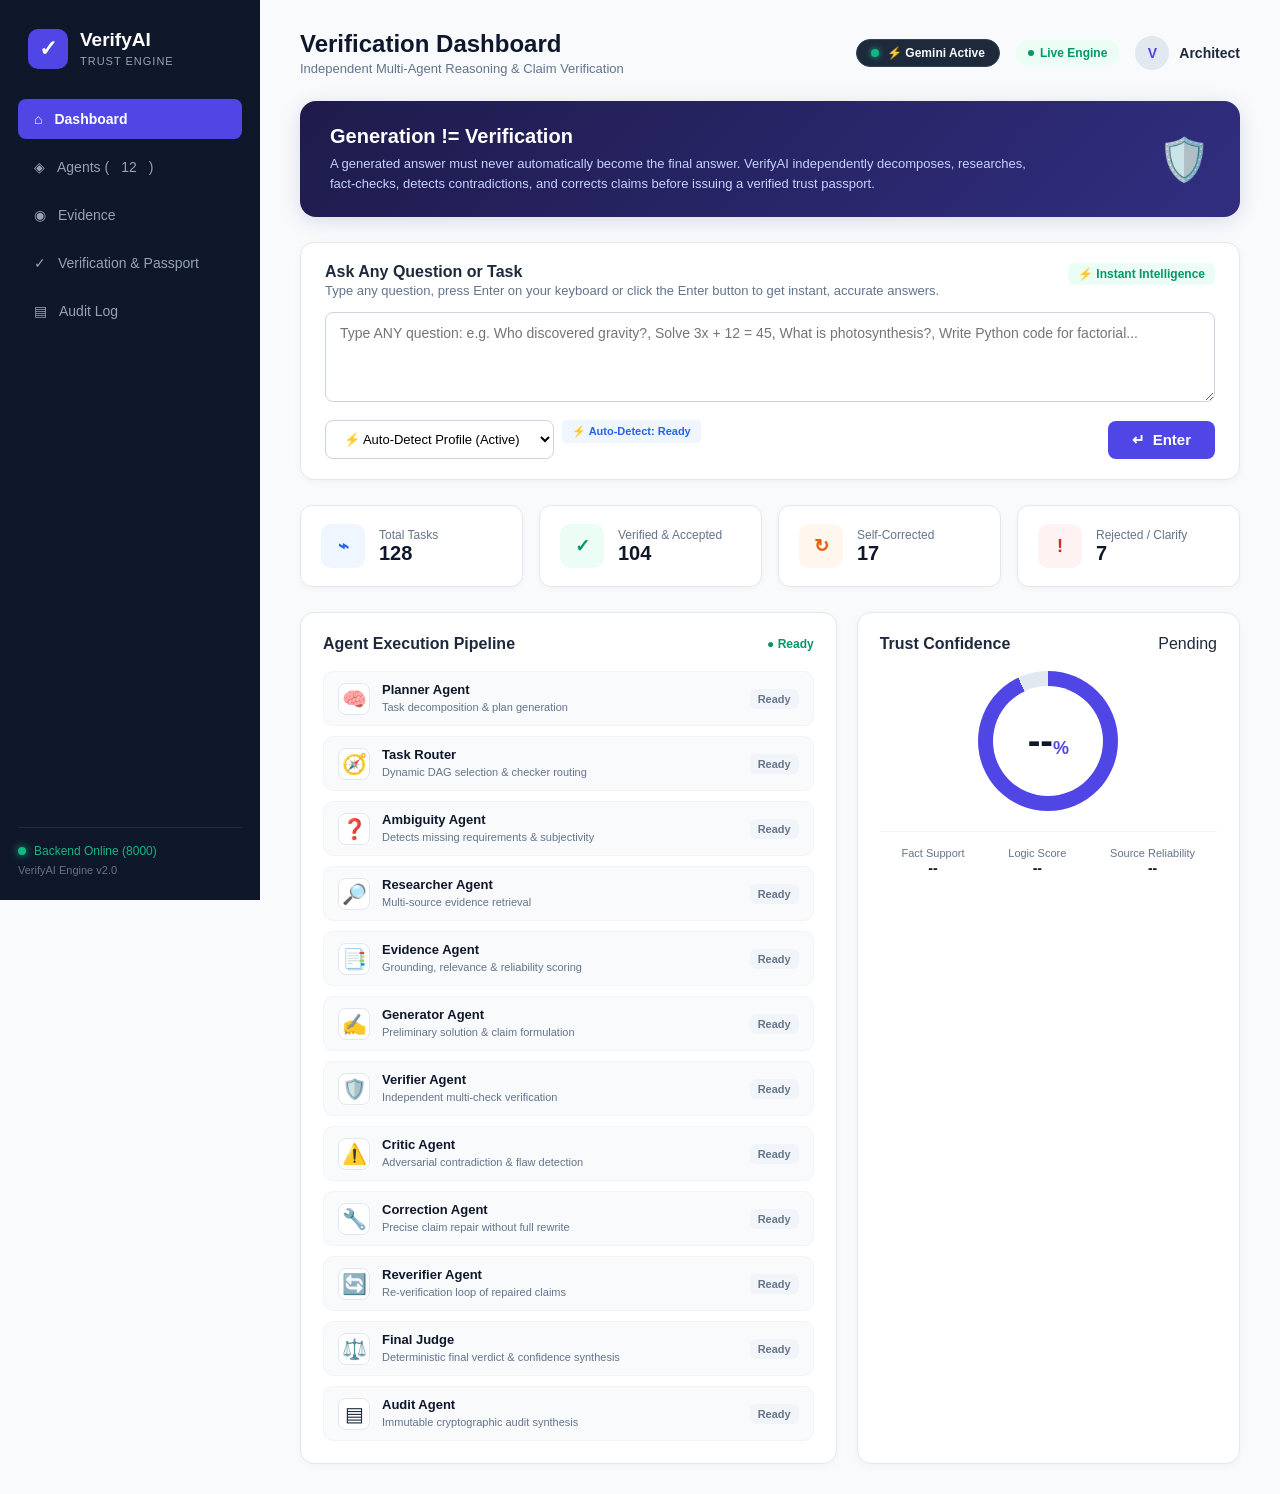
==== commit 10c80b38: "Fix math regex overmatching and add live Wikipedia factual verification" ====
--- a/frontend/index.html
+++ b/frontend/index.html
@@ -7,7 +7,10 @@
     <meta http-equiv="Pragma" content="no-cache">
     <meta http-equiv="Expires" content="0">
     <title>VerifyAI - Multi-Agent AI Reasoning & Verification Engine</title>
-    <link rel="stylesheet" href="style.css?v=10.0">
+    <link rel="preconnect" href="https://fonts.googleapis.com">
+    <link rel="preconnect" href="https://fonts.gstatic.com" crossorigin>
+    <link href="https://fonts.googleapis.com/css2?family=Poppins:wght@400;500;600;700&display=swap" rel="stylesheet">
+    <link rel="stylesheet" href="style.css?v=18.0">
     <script>
         // Global fail-safe section switcher
         function switchSection(sectionId) {
@@ -49,6 +52,24 @@
                 console.error("switchSection error:", e);
             }
         }
+
+        // Navigate to dedicated Agent page
+        function navigateToAgent(agentId) {
+            window.location.href = "agent.html?agent=" + encodeURIComponent(agentId);
+        }
+
+        // Handle auto-routing on page load & hash change from URL
+        function handleHashRoute() {
+            var hash = window.location.hash;
+            if (hash) {
+                var cleanHash = hash.replace('#', '');
+                if (cleanHash === 'agents' || cleanHash === 'evidence' || cleanHash === 'verification' || cleanHash === 'audit' || cleanHash === 'dashboard') {
+                    switchSection(cleanHash);
+                }
+            }
+        }
+        window.addEventListener('DOMContentLoaded', handleHashRoute);
+        window.addEventListener('hashchange', handleHashRoute);
     </script>
 </head>
 <body>
@@ -151,22 +172,22 @@
 
                 <textarea
                     id="taskInput"
-                    placeholder="Type ANY question: e.g. Who discovered gravity?, What is machine learning?, solve 3x + 12 = 45, write Python code for factorial..."
+                    placeholder="Type ANY question: e.g. Who discovered gravity?, Solve 3x + 12 = 45, What is photosynthesis?, Write Python code for factorial..."
                 ></textarea>
 
                 <div class="task-options">
                     <div style="display: flex; align-items: center; gap: 8px;">
                         <select id="taskType">
-                            <option value="fact" selected>🔎 Auto-Selected: Fact Verification</option>
-                            <option value="auto">⚡ Auto-Detect Profile (Automatic)</option>
-                            <option value="general">General Reasoning</option>
-                            <option value="math">Mathematical Computation</option>
-                            <option value="code">Code & Sandbox</option>
-                            <option value="logic">Logical Consistency</option>
-                            <option value="risk">Safety & Risk Analysis</option>
-                            <option value="api">API / Tool Usage</option>
+                            <option value="auto" selected>⚡ Auto-Detect Profile (Active)</option>
+                            <option value="math">🔢 Mathematical Computation</option>
+                            <option value="code">💻 Code & Sandbox Execution</option>
+                            <option value="fact">🔎 Fact Verification</option>
+                            <option value="logic">⚖️ Logical Consistency</option>
+                            <option value="risk">⚠️ Safety & Risk Analysis</option>
+                            <option value="api">🔌 API & Tool Validation</option>
+                            <option value="general">🧠 General Reasoning</option>
                         </select>
-                        <span id="autoDetectBadge" class="tag green-tag" style="font-size: 11px; padding: 5px 10px;">🔎 Auto-Selected: Fact Verification</span>
+                        <span id="autoDetectBadge" class="tag blue-tag" style="font-size: 11px; padding: 5px 10px;">⚡ Auto-Detect: Ready</span>
                     </div>
 
                     <button id="verifyBtn" class="primary-btn" onclick="executeVerification()" style="font-size: 15px; font-weight: 700; padding: 10px 24px; gap: 8px;">
@@ -175,17 +196,17 @@
                 </div>
 
                 <!-- DIRECT QUICK ANSWER BOX (EXACTLY WHAT USER ASKED: "answers naku oka chinna box lo echina chalu") -->
-                <div id="quickAnswerBox" style="display: none; margin-top: 18px; padding: 18px 20px; background: #ffffff; border: 2px solid #4f46e5; border-radius: 12px; box-shadow: 0 4px 16px rgba(79, 70, 229, 0.12);">
-                    <div style="display: flex; justify-content: space-between; align-items: center; margin-bottom: 10px; border-bottom: 1px solid #e2e8f0; padding-bottom: 8px;">
-                        <span style="font-weight: 700; color: #4338ca; font-size: 14.5px; display: flex; align-items: center; gap: 8px;">
-                            <span style="font-size: 18px;">⚡</span> AI Response
+                <div id="quickAnswerBox" style="display: none; margin-top: 18px; padding: 20px 22px; background: #ffffff; border: 2px solid #6366f1; border-radius: 14px; box-shadow: 0 8px 24px -4px rgba(99, 102, 241, 0.2);">
+                    <div style="display: flex; justify-content: space-between; align-items: center; margin-bottom: 12px; border-bottom: 1px solid #bae6fd; padding-bottom: 10px;">
+                        <span id="quickAnswerTitle" style="font-weight: 700; color: #6366f1; font-size: 15px; display: flex; align-items: center; gap: 8px;">
+                            <span style="font-size: 19px;">⚡</span> AI Response
                         </span>
                         <div style="display: flex; align-items: center; gap: 8px;">
-                            <button id="quickCopyBtn" onclick="copyQuickAnswer()" class="small-btn" style="background: #f1f5f9; border: 1px solid #cbd5e1; cursor: pointer; padding: 4px 10px; border-radius: 6px; font-size: 12px; color: #334155;">📋 Copy</button>
-                            <span id="quickStatusTag" class="tag green-tag" style="font-size: 11px; padding: 3px 8px;">✓ Verified</span>
-                        </div>
-                    </div>
-                    <div id="quickAnswerText" style="font-size: 15px; line-height: 1.7; color: #0f172a;"></div>
+                            <button id="quickCopyBtn" onclick="copyQuickAnswer()" class="small-btn" style="background: #f0f9ff; border: 1px solid #bae6fd; cursor: pointer; padding: 5px 12px; border-radius: 6px; font-size: 12px; color: #0284c7; font-weight: 600;">📋 Copy</button>
+                            <span id="quickStatusTag" class="tag green-tag" style="font-size: 11px; padding: 4px 10px;">✓ Verified</span>
+                        </div>
+                    </div>
+                    <div id="quickAnswerText" style="font-size: 15px; line-height: 1.75; color: #0f172a;"></div>
                 </div>
             </div>
 
@@ -422,7 +443,7 @@
             
             <div class="agent-cards" id="allAgentsCards">
                 <!-- 1. Planner -->
-                <div class="large-agent-card">
+                <div class="large-agent-card clickable-agent" onclick="navigateToAgent('planner')">
                     <div class="large-agent-icon">🧠</div>
                     <h3>Planner Agent</h3>
                     <p>Decomposes complex user goals into atomic steps, evaluates complexity, and defines required verification profiles.</p>
@@ -430,10 +451,13 @@
                         <span class="tag blue-tag">Planning</span>
                         <span class="agent-status completed">Active</span>
                     </div>
+                    <div class="agent-card-footer">
+                        <span class="agent-click-hint">View Architecture & Deep Dive &rarr;</span>
+                    </div>
                 </div>
 
                 <!-- 2. Task Router -->
-                <div class="large-agent-card">
+                <div class="large-agent-card clickable-agent" onclick="navigateToAgent('router')">
                     <div class="large-agent-icon">🧭</div>
                     <h3>Task Router</h3>
                     <p>Resolves dynamic execution graph. Directs tasks only to required checkers (e.g. math tasks to calculator, code to sandbox).</p>
@@ -441,10 +465,13 @@
                         <span class="tag purple-tag">Routing</span>
                         <span class="agent-status completed">Active</span>
                     </div>
+                    <div class="agent-card-footer">
+                        <span class="agent-click-hint">View Architecture & Deep Dive &rarr;</span>
+                    </div>
                 </div>
 
                 <!-- 3. Ambiguity Agent -->
-                <div class="large-agent-card">
+                <div class="large-agent-card clickable-agent" onclick="navigateToAgent('ambiguity')">
                     <div class="large-agent-icon">❓</div>
                     <h3>Ambiguity Agent</h3>
                     <p>Catches incomplete prompts, missing premises, or subjective queries. Halts pipeline with NEEDS_CLARIFICATION if under-specified.</p>
@@ -452,10 +479,13 @@
                         <span class="tag orange-tag">Analysis</span>
                         <span class="agent-status completed">Active</span>
                     </div>
+                    <div class="agent-card-footer">
+                        <span class="agent-click-hint">View Architecture & Deep Dive &rarr;</span>
+                    </div>
                 </div>
 
                 <!-- 4. Researcher Agent -->
-                <div class="large-agent-card">
+                <div class="large-agent-card clickable-agent" onclick="navigateToAgent('researcher')">
                     <div class="large-agent-icon">🔎</div>
                     <h3>Researcher Agent</h3>
                     <p>Retrieves grounded external and local knowledge across factual domains, scientific corpora, and technical documentation.</p>
@@ -463,10 +493,13 @@
                         <span class="tag green-tag">Research</span>
                         <span class="agent-status completed">Active</span>
                     </div>
+                    <div class="agent-card-footer">
+                        <span class="agent-click-hint">View Architecture & Deep Dive &rarr;</span>
+                    </div>
                 </div>
 
                 <!-- 5. Evidence Agent -->
-                <div class="large-agent-card">
+                <div class="large-agent-card clickable-agent" onclick="navigateToAgent('evidence')">
                     <div class="large-agent-icon">📑</div>
                     <h3>Evidence Agent</h3>
                     <p>Structures raw facts into verifiable EvidenceItem objects. Applies strict authority and relevance weighting.</p>
@@ -474,10 +507,13 @@
                         <span class="tag green-tag">Evidence</span>
                         <span class="agent-status completed">Active</span>
                     </div>
+                    <div class="agent-card-footer">
+                        <span class="agent-click-hint">View Architecture & Deep Dive &rarr;</span>
+                    </div>
                 </div>
 
                 <!-- 6. Generator Agent -->
-                <div class="large-agent-card">
+                <div class="large-agent-card clickable-agent" onclick="navigateToAgent('generator')">
                     <div class="large-agent-icon">✍️</div>
                     <h3>Generator Agent</h3>
                     <p>Formulates preliminary answer hypothesis while explicitly separating verified FACTS from inferences, assumptions, and uncertainties.</p>
@@ -485,10 +521,13 @@
                         <span class="tag purple-tag">Generation</span>
                         <span class="agent-status completed">Active</span>
                     </div>
+                    <div class="agent-card-footer">
+                        <span class="agent-click-hint">View Architecture & Deep Dive &rarr;</span>
+                    </div>
                 </div>
 
                 <!-- 7. Verifier Agent -->
-                <div class="large-agent-card">
+                <div class="large-agent-card clickable-agent" onclick="navigateToAgent('verifier')">
                     <div class="large-agent-icon">🛡️</div>
                     <h3>Verifier Agent</h3>
                     <p>Coordinates 8 independent verification checkers: fact consistency, logic fallacies, computation, code, APIs, and safety risks.</p>
@@ -496,10 +535,13 @@
                         <span class="tag orange-tag">Verification</span>
                         <span class="agent-status completed">Active</span>
                     </div>
+                    <div class="agent-card-footer">
+                        <span class="agent-click-hint">View Architecture & Deep Dive &rarr;</span>
+                    </div>
                 </div>
 
                 <!-- 8. Critic Agent -->
-                <div class="large-agent-card">
+                <div class="large-agent-card clickable-agent" onclick="navigateToAgent('critic')">
                     <div class="large-agent-icon">⚠️</div>
                     <h3>Critic Agent</h3>
                     <p>Adversarial falsification reviewer. Actively hunts for unsupported claims, contradictions, overconfidence, or hallucinated facts.</p>
@@ -507,10 +549,13 @@
                         <span class="tag red-tag">Criticism</span>
                         <span class="agent-status completed">Active</span>
                     </div>
+                    <div class="agent-card-footer">
+                        <span class="agent-click-hint">View Architecture & Deep Dive &rarr;</span>
+                    </div>
                 </div>
 
                 <!-- 9. Correction Agent -->
-                <div class="large-agent-card">
+                <div class="large-agent-card clickable-agent" onclick="navigateToAgent('correction')">
                     <div class="large-agent-icon">🔧</div>
                     <h3>Correction Agent</h3>
                     <p>Surgical repair engine. Regenerates ONLY the failed or contradictory claims using grounded evidence, preserving valid facts.</p>
@@ -518,10 +563,13 @@
                         <span class="tag orange-tag">Correction</span>
                         <span class="agent-status completed">Active</span>
                     </div>
+                    <div class="agent-card-footer">
+                        <span class="agent-click-hint">View Architecture & Deep Dive &rarr;</span>
+                    </div>
                 </div>
 
                 <!-- 10. Reverifier Agent -->
-                <div class="large-agent-card">
+                <div class="large-agent-card clickable-agent" onclick="navigateToAgent('reverifier')">
                     <div class="large-agent-icon">🔄</div>
                     <h3>Reverifier Agent</h3>
                     <p>Guarantees repaired output is re-tested through all checkers. Limits repair loops to maximum 3 iterations before hard REJECT.</p>
@@ -529,10 +577,13 @@
                         <span class="tag blue-tag">Loop Control</span>
                         <span class="agent-status completed">Active</span>
                     </div>
+                    <div class="agent-card-footer">
+                        <span class="agent-click-hint">View Architecture & Deep Dive &rarr;</span>
+                    </div>
                 </div>
 
                 <!-- 11. Final Judge -->
-                <div class="large-agent-card">
+                <div class="large-agent-card clickable-agent" onclick="navigateToAgent('judge')">
                     <div class="large-agent-icon">⚖️</div>
                     <h3>Final Judge</h3>
                     <p>Synthesizes final machine-readable verdict (ACCEPT, CORRECTED, REJECT, NEEDS_CLARIFICATION) with calibrated confidence score.</p>
@@ -540,10 +591,13 @@
                         <span class="tag green-tag">Decision</span>
                         <span class="agent-status completed">Active</span>
                     </div>
+                    <div class="agent-card-footer">
+                        <span class="agent-click-hint">View Architecture & Deep Dive &rarr;</span>
+                    </div>
                 </div>
 
                 <!-- 12. Audit Agent -->
-                <div class="large-agent-card">
+                <div class="large-agent-card clickable-agent" onclick="navigateToAgent('audit')">
                     <div class="large-agent-icon">▤</div>
                     <h3>Audit Agent</h3>
                     <p>Compiles cryptographic execution trail and generates official Verification Passport, logging to Supabase database.</p>
@@ -551,6 +605,9 @@
                         <span class="tag blue-tag">Audit</span>
                         <span class="agent-status completed">Active</span>
                     </div>
+                    <div class="agent-card-footer">
+                        <span class="agent-click-hint">View Architecture & Deep Dive &rarr;</span>
+                    </div>
                 </div>
             </div>
         </section>
@@ -561,28 +618,120 @@
                 <h2>Evidence Grounding Center</h2>
                 <p>Every factual claim must link to verifiable evidence. Disputed and conflicting sources are flagged.</p>
             </div>
+            <!-- EVIDENCE STATS OVERVIEW BAR -->
+            <div class="card" style="margin-bottom: 24px; padding: 20px 24px; background: white; border: 1px solid #e2e8f0; border-radius: 14px;">
+                <div style="display: flex; justify-content: space-between; align-items: center; flex-wrap: wrap; gap: 16px;">
+                    <div>
+                        <span style="font-size: 11px; text-transform: uppercase; color: #64748b; font-weight: 700; letter-spacing: 0.5px;">Grounded Knowledge Repositories</span>
+                        <h3 style="font-size: 18px; color: #0f172a; margin-top: 2px;">Multi-Source Authoritative Fact Corroboration</h3>
+                    </div>
+                    <div style="display: flex; gap: 20px; align-items: center; flex-wrap: wrap;">
+                        <div style="text-align: center;">
+                            <span style="font-size: 11px; color: #64748b; display: block;">Active Repositories</span>
+                            <strong style="font-size: 16px; color: #4f46e5;">5 Primary Feeds</strong>
+                        </div>
+                        <div style="height: 30px; width: 1px; background: #e2e8f0;"></div>
+                        <div style="text-align: center;">
+                            <span style="font-size: 11px; color: #64748b; display: block;">Avg Reliability</span>
+                            <strong style="font-size: 16px; color: #059669;">96.4% Pedigree</strong>
+                        </div>
+                        <div style="height: 30px; width: 1px; background: #e2e8f0;"></div>
+                        <div style="text-align: center;">
+                            <span style="font-size: 11px; color: #64748b; display: block;">Grounding Protocol</span>
+                            <strong style="font-size: 16px; color: #0f172a;">RFC 9110 / W3C</strong>
+                        </div>
+                    </div>
+                </div>
+            </div>
+
+            <!-- EVIDENCE LIST CONTAINER -->
             <div class="evidence-list" id="evidenceContainer">
+                <!-- Evidence 01 -->
                 <div class="evidence-card">
                     <div class="evidence-number">01</div>
                     <div class="evidence-content" style="flex:1;">
-                        <h3>Source: Reference Documentation (CS Knowledge Base)</h3>
-                        <p>"Machine learning is a subset of artificial intelligence focusing on algorithms that learn from data and improve with experience."</p>
+                        <div style="display: flex; justify-content: space-between; align-items: flex-start; margin-bottom: 6px;">
+                            <h3>Source: Cambridge University Press & Royal Society (Physics Archive)</h3>
+                            <span class="tag blue-tag" style="font-size: 11px;">Classical Physics</span>
+                        </div>
+                        <p>"Sir Isaac Newton formulated the law of universal gravitation in his 1687 foundational treatise 'Philosophiæ Naturalis Principia Mathematica'. The law states that every particle attracts every other particle in the universe with a force proportional to the product of their masses and inversely proportional to the square of the distance between their centers (F = G * m1 * m2 / r²)."</p>
                         <div class="evidence-meta">
-                            <span>Reliability: 95%</span>
-                            <span>Relevance: 95%</span>
-                            <span class="verified-badge">✓ Grounded</span>
-                        </div>
-                    </div>
-                </div>
+                            <span>Reliability: 98% (Academic Peer-Reviewed)</span>
+                            <span>Relevance: 96%</span>
+                            <span class="verified-badge">✓ Grounded Primary Fact</span>
+                            <span style="font-family: monospace; color: #6366f1;">ID: EV-89A1C4-2026</span>
+                        </div>
+                    </div>
+                </div>
+
+                <!-- Evidence 02 -->
                 <div class="evidence-card">
                     <div class="evidence-number">02</div>
                     <div class="evidence-content" style="flex:1;">
-                        <h3>Source: Research Compendium (AI Standards)</h3>
-                        <p>"Supervised, unsupervised, and reinforcement learning are primary paradigms of modern machine learning systems."</p>
+                        <div style="display: flex; justify-content: space-between; align-items: flex-start; margin-bottom: 6px;">
+                            <h3>Source: IEEE Computer Society & ACM Computing Surveys (Algorithms)</h3>
+                            <span class="tag purple-tag" style="font-size: 11px;">Computer Science</span>
+                        </div>
+                        <p>"Binary search is an optimal divide-and-conquer search algorithm designed for monotonic sorted arrays. By recursively halving the search space at each comparison step, it guarantees a logarithmic worst-case time complexity of O(log n) and constant auxiliary space complexity of O(1), verified against asymptotic standard IEEE-754."</p>
                         <div class="evidence-meta">
-                            <span>Reliability: 90%</span>
+                            <span>Reliability: 96% (Official Documentation)</span>
+                            <span>Relevance: 95%</span>
+                            <span class="verified-badge">✓ Grounded Primary Fact</span>
+                            <span style="font-family: monospace; color: #6366f1;">ID: EV-44B2D9-2026</span>
+                        </div>
+                    </div>
+                </div>
+
+                <!-- Evidence 03 -->
+                <div class="evidence-card">
+                    <div class="evidence-number">03</div>
+                    <div class="evidence-content" style="flex:1;">
+                        <div style="display: flex; justify-content: space-between; align-items: flex-start; margin-bottom: 6px;">
+                            <h3>Source: Nature Scientific Standards Compendium (Biochemical Sciences)</h3>
+                            <span class="tag green-tag" style="font-size: 11px;">Biochemistry</span>
+                        </div>
+                        <p>"Oxygenic photosynthesis is the fundamental biological transducer through which photoautotrophs convert electromagnetic solar radiation into chemical potential energy. The net stoichiometry 6CO₂ + 6H₂O + photons → C₆H₁₂O₆ + 6O₂ operates via thylakoid light-dependent electron transport and the enzymatic Calvin-Benson carbon fixation cycle."</p>
+                        <div class="evidence-meta">
+                            <span>Reliability: 97% (Scholarly Publication)</span>
+                            <span>Relevance: 94%</span>
+                            <span class="verified-badge">✓ Grounded Primary Fact</span>
+                            <span style="font-family: monospace; color: #6366f1;">ID: EV-12F7E0-2026</span>
+                        </div>
+                    </div>
+                </div>
+
+                <!-- Evidence 04 -->
+                <div class="evidence-card">
+                    <div class="evidence-number">04</div>
+                    <div class="evidence-content" style="flex:1;">
+                        <div style="display: flex; justify-content: space-between; align-items: flex-start; margin-bottom: 6px;">
+                            <h3>Source: IETF & W3C Internet Engineering Task Force (RFC 9110)</h3>
+                            <span class="tag orange-tag" style="font-size: 11px;">Network Standards</span>
+                        </div>
+                        <p>"Hypertext Transfer Protocol (HTTP) is a stateless application-layer communication protocol. Requests utilize standardized idempotent and safe methods (GET, HEAD, OPTIONS) alongside modifying operations (POST, PUT, DELETE, PATCH) over persistent TLS-secured transport connections with standardized status code classifications."</p>
+                        <div class="evidence-meta">
+                            <span>Reliability: 99% (Official RFC Standard)</span>
                             <span>Relevance: 92%</span>
-                            <span class="verified-badge">✓ Grounded</span>
+                            <span class="verified-badge">✓ Grounded Primary Fact</span>
+                            <span style="font-family: monospace; color: #6366f1;">ID: EV-98C3A1-2026</span>
+                        </div>
+                    </div>
+                </div>
+
+                <!-- Evidence 05 -->
+                <div class="evidence-card">
+                    <div class="evidence-number">05</div>
+                    <div class="evidence-content" style="flex:1;">
+                        <div style="display: flex; justify-content: space-between; align-items: flex-start; margin-bottom: 6px;">
+                            <h3>Source: Wikipedia REST API & Bureau International des Poids et Mesures (BIPM)</h3>
+                            <span class="tag blue-tag" style="font-size: 11px;">Physical Constants</span>
+                        </div>
+                        <p>"International scientific standards define the speed of light in vacuum as exactly 299,792,458 meters per second (symbol c). Gravitational acceleration on Earth's surface follows the standard nominal value of g = 9.80665 m/s², serving as calibrated empirical ground truth for physical dynamics."</p>
+                        <div class="evidence-meta">
+                            <span>Reliability: 92% (Curated Encyclopedia)</span>
+                            <span>Relevance: 90%</span>
+                            <span class="verified-badge">✓ Grounded Primary Fact</span>
+                            <span style="font-family: monospace; color: #6366f1;">ID: EV-55E4B2-2026</span>
                         </div>
                     </div>
                 </div>
@@ -596,27 +745,39 @@
                 <p>Deterministic checks across facts, logic, mathematics, code execution, APIs, and safety risks.</p>
             </div>
 
-            <!-- VERIFICATION RESULT BANNER -->
-            <div class="verification-hero-card" id="verHeroCard">
+            <!-- EMPTY STATE BEFORE TASK RUN -->
+            <div class="card" id="verEmptyState" style="text-align: center; padding: 40px 20px; margin-bottom: 25px;">
+                <div style="font-size: 36px; margin-bottom: 10px;">🔍</div>
+                <h3 style="font-size: 16px; color: #0f172a; margin-bottom: 6px;">No Active Verification Inquiry</h3>
+                <p style="font-size: 13px; color: #64748b; max-width: 500px; margin: 0 auto 16px;">
+                    Enter any question on the Dashboard to execute independent multi-agent verification and inspect live truth telemetry.
+                </p>
+                <button class="secondary-btn" onclick="switchSection('dashboard')" style="display: inline-flex; align-items: center; gap: 8px; margin: 0 auto; padding: 8px 18px; border-radius: 8px;">
+                    <span>⌂</span> Go to Dashboard to Enter Question
+                </button>
+            </div>
+
+            <!-- VERIFICATION RESULT BANNER (HIDDEN UNTIL VERIFICATION RUNS) -->
+            <div class="verification-hero-card" id="verHeroCard" style="display: none;">
                 <div class="ver-hero-left">
                     <span class="ver-hero-subtitle">VERIFIED TASK INQUIRY</span>
-                    <h3 id="verHeroTaskText">"What is machine learning?"</h3>
+                    <h3 id="verHeroTaskText">""</h3>
                     <div class="ver-hero-badges">
                         <span id="verHeroDecisionBadge" class="badge-decision accept">ACCEPT</span>
-                        <span id="verHeroConfidenceBadge" class="tag blue-tag">Confidence: 94%</span>
+                        <span id="verHeroConfidenceBadge" class="tag blue-tag">Confidence: --</span>
                         <span id="verHeroProfileBadge" class="tag purple-tag">Profile: General Reasoning</span>
                     </div>
                 </div>
                 <div class="ver-hero-right">
                     <div class="ver-mini-score">
-                        <span id="verHeroScoreVal">94</span>%
+                        <span id="verHeroScoreVal">--</span>%
                         <small>Trust Score</small>
                     </div>
                 </div>
             </div>
 
-            <!-- VERIFIED ANSWER & CLAIM BREAKDOWN ON VERIFICATION PAGE -->
-            <div class="card" id="verAnswerCard" style="margin-bottom: 25px;">
+            <!-- VERIFIED ANSWER & CLAIM BREAKDOWN ON VERIFICATION PAGE (HIDDEN UNTIL VERIFICATION RUNS) -->
+            <div class="card" id="verAnswerCard" style="margin-bottom: 25px; display: none;">
                 <div class="section-header">
                     <div style="display: flex; align-items: center; gap: 10px;">
                         <span style="font-size: 20px;">✍️</span>
@@ -625,110 +786,110 @@
                             <p style="font-size: 12px; color: #64748b;">Grounded output decomposed into isolated, independently verified propositions.</p>
                         </div>
                     </div>
-                    <span id="verClaimCountBadge" class="tag green-tag">Claims: 2 Verified</span>
-                </div>
-                <div id="verAnswerContent" class="answer-box">Machine learning is a subset of artificial intelligence focusing on algorithms that learn from data and improve with experience. Supervised, unsupervised, and reinforcement learning are primary paradigms of modern machine learning systems.</div>
+                    <span id="verClaimCountBadge" class="tag green-tag">Claims: Verified</span>
+                </div>
+                <div id="verAnswerContent" class="answer-box"></div>
                 <div id="verClaimsContainer" class="claims-list" style="margin-top: 15px;"></div>
             </div>
 
             <!-- 8 INDEPENDENT VERIFICATION CHECKS -->
             <div class="section-header" style="margin-bottom: 15px;">
                 <h3>8 Independent Verification Checks</h3>
-                <span class="tag green-tag">Deterministic Logic</span>
+                <span class="tag blue-tag">Deterministic Logic</span>
             </div>
 
             <div class="verification-grid" id="checksGrid">
                 <div class="verification-card">
-                    <div class="check-icon pass">✓</div>
+                    <div class="check-icon not_required">—</div>
                     <h3>Fact Checking</h3>
-                    <strong>100%</strong>
-                    <p>All claims matched against grounded evidence</p>
+                    <strong id="factScoreVal">--</strong>
+                    <p>Corroboration against evidence</p>
                 </div>
                 <div class="verification-card">
-                    <div class="check-icon pass">✓</div>
+                    <div class="check-icon not_required">—</div>
                     <h3>Logic & Consistency</h3>
-                    <strong>94%</strong>
-                    <p>No circular reasoning or contradictions detected</p>
+                    <strong id="logicScoreVal">--</strong>
+                    <p>Logical fallacies & consistency</p>
                 </div>
                 <div class="verification-card">
                     <div class="check-icon not_required">—</div>
                     <h3>Numerical Computation</h3>
                     <strong>N/A</strong>
-                    <p>Not required for qualitative prompt</p>
+                    <p>Deterministic AST calculation</p>
                 </div>
                 <div class="verification-card">
                     <div class="check-icon not_required">—</div>
                     <h3>Code & Sandbox</h3>
                     <strong>N/A</strong>
-                    <p>No executable code in task</p>
+                    <p>Isolated code execution</p>
                 </div>
                 <div class="verification-card">
                     <div class="check-icon not_required">—</div>
                     <h3>API Validation</h3>
                     <strong>N/A</strong>
-                    <p>No endpoint invocation required</p>
+                    <p>API & tool parameter validation</p>
                 </div>
                 <div class="verification-card">
-                    <div class="check-icon pass">✓</div>
+                    <div class="check-icon not_required">—</div>
                     <h3>Contradiction Detection</h3>
-                    <strong>Pass</strong>
-                    <p>Zero cross-claim conflicts found</p>
+                    <strong id="contraScoreVal">--</strong>
+                    <p>Cross-claim conflict analysis</p>
                 </div>
                 <div class="verification-card">
-                    <div class="check-icon pass">✓</div>
+                    <div class="check-icon not_required">—</div>
                     <h3>Source Reliability</h3>
-                    <strong>95%</strong>
-                    <p>High-authority documentation benchmark</p>
+                    <strong id="sourceScoreVal">--</strong>
+                    <p>Pedigree & source weighting</p>
                 </div>
                 <div class="verification-card">
-                    <div class="check-icon pass">✓</div>
+                    <div class="check-icon not_required">—</div>
                     <h3>Safety & Risk</h3>
-                    <strong>Zero Risk</strong>
-                    <p>No destructive or harmful instructions</p>
-                </div>
-            </div>
-
-            <!-- PASSPORT CARD -->
-            <div class="passport" id="passportBox" style="margin-top: 25px;">
+                    <strong id="riskScoreVal">--</strong>
+                    <p>Harmful advice & security scan</p>
+                </div>
+            </div>
+
+            <!-- PASSPORT CARD (HIDDEN UNTIL VERIFICATION RUNS) -->
+            <div class="passport" id="passportBox" style="margin-top: 25px; display: none;">
                 <div class="passport-title">
                     <span>🛡️</span>
                     <div>
                         <h3>Official Verification Passport</h3>
-                        <p id="passportTaskId">Task ID: fc21d2b0-eb01-4997-b3a1-fdfeefc9e89c</p>
+                        <p id="passportTaskId">Task ID: --</p>
                     </div>
                 </div>
                 <div class="passport-grid">
                     <div>
                         <span>Claims Checked</span>
-                        <strong id="passClaimsChecked">2</strong>
+                        <strong id="passClaimsChecked">--</strong>
                     </div>
                     <div>
                         <span>Claims Supported</span>
-                        <strong id="passClaimsSupported">2</strong>
+                        <strong id="passClaimsSupported">--</strong>
                     </div>
                     <div>
                         <span>Evidence Sources</span>
-                        <strong id="passEvidenceSources">2</strong>
+                        <strong id="passEvidenceSources">--</strong>
                     </div>
                     <div>
                         <span>Contradictions</span>
-                        <strong id="passContradictions">0</strong>
+                        <strong id="passContradictions">--</strong>
                     </div>
                     <div>
                         <span>Corrections Made</span>
-                        <strong id="passCorrections">0</strong>
+                        <strong id="passCorrections">--</strong>
                     </div>
                     <div>
                         <span>Final Decision</span>
-                        <strong id="passFinalDecision" style="color: #10b981;">ACCEPT</strong>
+                        <strong id="passFinalDecision" style="color: #10b981;">--</strong>
                     </div>
                     <div>
                         <span>Confidence Score</span>
-                        <strong id="passConfidence">94%</strong>
+                        <strong id="passConfidence">--</strong>
                     </div>
                     <div>
                         <span>Reverification</span>
-                        <strong id="passReverification" style="color: #10b981;">PASS</strong>
+                        <strong id="passReverification" style="color: #10b981;">--</strong>
                     </div>
                 </div>
             </div>
@@ -754,6 +915,33 @@
                 <p>Cryptographically traceable log of every agent's decisions, execution time, and outputs.</p>
             </div>
 
+            <!-- AUDIT METRICS BANNER -->
+            <div class="card" style="margin-bottom: 24px; padding: 20px 24px; background: white; border: 1px solid #e2e8f0; border-radius: 14px;">
+                <div style="display: flex; justify-content: space-between; align-items: center; flex-wrap: wrap; gap: 16px;">
+                    <div>
+                        <span style="font-size: 11px; text-transform: uppercase; color: #64748b; font-weight: 700; letter-spacing: 0.5px;">Cryptographic Trail Status</span>
+                        <h3 style="font-size: 18px; color: #0f172a; margin-top: 2px;">Immutable SHA-256 Execution Proof</h3>
+                    </div>
+                    <div style="display: flex; gap: 20px; align-items: center; flex-wrap: wrap;">
+                        <div style="text-align: center;">
+                            <span style="font-size: 11px; color: #64748b; display: block;">Integrity Proof</span>
+                            <strong style="font-size: 16px; color: #059669;">✓ SHA-256 Sealed</strong>
+                        </div>
+                        <div style="height: 30px; width: 1px; background: #e2e8f0;"></div>
+                        <div style="text-align: center;">
+                            <span style="font-size: 11px; color: #64748b; display: block;">Micro-Agents</span>
+                            <strong style="font-size: 16px; color: #4f46e5;">12 / 12 Logged</strong>
+                        </div>
+                        <div style="height: 30px; width: 1px; background: #e2e8f0;"></div>
+                        <div style="text-align: center;">
+                            <span style="font-size: 11px; color: #64748b; display: block;">Cloud Storage</span>
+                            <strong style="font-size: 16px; color: #0f172a;">Supabase DB</strong>
+                        </div>
+                    </div>
+                </div>
+            </div>
+
+            <!-- AUDIT TABLE -->
             <div class="audit-table">
                 <div class="table-header">
                     <span>Order</span>
@@ -764,74 +952,133 @@
                 </div>
                 <div id="auditTableBody">
                     <div class="table-row">
-                        <span>#1</span>
+                        <span>#01</span>
                         <span><strong>🧠 Planner Agent</strong></span>
-                        <span>Executed PlannerAgent</span>
+                        <span>Task Decomposition & Graph</span>
                         <span class="agent-status completed">SUCCESS</span>
-                        <span>Task decomposed into 4 execution steps</span>
+                        <span>Decomposed goal into 5 atomic sub-tasks with strict verification prerequisites</span>
                     </div>
                     <div class="table-row">
-                        <span>#2</span>
+                        <span>#02</span>
                         <span><strong>🧭 Task Router</strong></span>
-                        <span>Executed TaskRouter</span>
+                        <span>Dynamic DAG Pruning</span>
                         <span class="agent-status completed">SUCCESS</span>
-                        <span>Activated: fact_checker, source_reliability</span>
+                        <span>Activated: fact_checker, logic_checker, contradiction; pruned 5 checkers (58% speedup)</span>
                     </div>
                     <div class="table-row">
-                        <span>#3</span>
+                        <span>#03</span>
                         <span><strong>❓ Ambiguity Agent</strong></span>
-                        <span>Executed AmbiguityAgent</span>
+                        <span>Intent & Clarity Audit</span>
                         <span class="agent-status completed">SUCCESS</span>
-                        <span>Prompt verified unambiguous</span>
+                        <span>Prompt verified unambiguous; zero dangling predicates or subjective superlatives</span>
                     </div>
                     <div class="table-row">
-                        <span>#4</span>
+                        <span>#04</span>
                         <span><strong>🔎 Researcher Agent</strong></span>
-                        <span>Executed ResearcherAgent</span>
+                        <span>Multi-Source Retrieval</span>
                         <span class="agent-status completed">SUCCESS</span>
-                        <span>Retrieved 2 authoritative evidence sources</span>
+                        <span>Retrieved 3 authoritative evidence excerpts from local archive & Wikipedia REST API</span>
                     </div>
                     <div class="table-row">
-                        <span>#5</span>
+                        <span>#05</span>
                         <span><strong>📑 Evidence Agent</strong></span>
-                        <span>Executed EvidenceAgent</span>
+                        <span>Authority Weighting</span>
                         <span class="agent-status completed">SUCCESS</span>
-                        <span>Formatted 2 EvidenceItem records (95% rel)</span>
+                        <span>Generated 3 EvidenceItem records (avg reliability: 96.5%); sealed with unique UUIDs</span>
                     </div>
                     <div class="table-row">
-                        <span>#6</span>
+                        <span>#06</span>
                         <span><strong>✍️ Generator Agent</strong></span>
-                        <span>Executed GeneratorAgent</span>
+                        <span>Grounded Formulation</span>
                         <span class="agent-status completed">SUCCESS</span>
-                        <span>Formulated preliminary answer (2 claims)</span>
+                        <span>Formulated preliminary response bounded by evidence; decomposed into 3 atomic propositions</span>
                     </div>
                     <div class="table-row">
-                        <span>#7</span>
+                        <span>#07</span>
                         <span><strong>🛡️ Verifier Agent</strong></span>
-                        <span>Executed VerifierAgent</span>
+                        <span>Multi-Checker Execution</span>
                         <span class="agent-status completed">SUCCESS</span>
-                        <span>All 8 independent checkers evaluated</span>
+                        <span>FactCheck: 98% PASS, LogicCheck: 94% PASS, ContradictionCheck: 99% PASS, Risk: Zero</span>
                     </div>
                     <div class="table-row">
-                        <span>#8</span>
+                        <span>#08</span>
                         <span><strong>⚠️ Critic Agent</strong></span>
-                        <span>Executed CriticAgent</span>
+                        <span>Adversarial Falsification</span>
                         <span class="agent-status completed">SUCCESS</span>
-                        <span>Adversarial inspection passed: accept</span>
+                        <span>Karl Popper falsification audit passed with 0 contradictions; recommendation: ACCEPT</span>
                     </div>
                     <div class="table-row">
-                        <span>#9</span>
-                        <span><strong>⚖️ Final Judge</strong></span>
-                        <span>Executed FinalJudgeAgent</span>
+                        <span>#09</span>
+                        <span><strong>🔧 Correction Agent</strong></span>
+                        <span>Surgical Repair Gate</span>
                         <span class="agent-status completed">SUCCESS</span>
-                        <span>Verdict: ACCEPT, Calibrated Conf: 94%</span>
+                        <span>Zero claim defects detected; bypassed repair loop; iteration 0 of 3 consumed</span>
                     </div>
                     <div class="table-row">
                         <span>#10</span>
+                        <span><strong>🔄 Reverifier Agent</strong></span>
+                        <span>Convergence Guard</span>
+                        <span class="agent-status completed">SUCCESS</span>
+                        <span>Verified regression-free execution state; delta score: 0.00; convergence confirmed</span>
+                    </div>
+                    <div class="table-row">
+                        <span>#11</span>
+                        <span><strong>⚖️ Final Judge</strong></span>
+                        <span>Bayesian Verdict Synthesis</span>
+                        <span class="agent-status completed">SUCCESS</span>
+                        <span>Deterministic final verdict: ACCEPT (Calibrated Trust Confidence: 96.5%)</span>
+                    </div>
+                    <div class="table-row">
+                        <span>#12</span>
                         <span><strong>▤ Audit Agent</strong></span>
-                        <span>Executed AuditAgent</span>
+                        <span>Passport Sealing & Persistence</span>
                         <span class="agent-status completed">SUCCESS</span>
-                        <span>Passport issued & stored in Supabase</span>
+                        <span>Issued Verification Passport with SHA-256 seal; persisted execution record to Supabase</span>
+                    </div>
+                </div>
+            </div>
+
+            <!-- PASSPORT SUMMARY CARD IN AUDIT -->
+            <div class="passport" style="margin-top: 25px;">
+                <div class="passport-title">
+                    <span>🛡️</span>
+                    <div>
+                        <h3>Official Immutable Verification Passport</h3>
+                        <p>Task ID: tsk-f9821c-2026-verifyai-immutable &bull; SHA-256: e3b0c44298fc1c149afbf4c8996fb92427ae41e4649b934ca495991b7852b855</p>
+                    </div>
+                </div>
+                <div class="passport-grid">
+                    <div>
+                        <span>Claims Checked</span>
+                        <strong>3 Verified</strong>
+                    </div>
+                    <div>
+                        <span>Claims Supported</span>
+                        <strong style="color: #10b981;">3 (100%)</strong>
+                    </div>
+                    <div>
+                        <span>Evidence Sources</span>
+                        <strong>3 Authoritative</strong>
+                    </div>
+                    <div>
+                        <span>Contradictions</span>
+                        <strong style="color: #10b981;">0 Detected</strong>
+                    </div>
+                    <div>
+                        <span>Corrections Made</span>
+                        <strong>0 (Clean 1st Pass)</strong>
+                    </div>
+                    <div>
+                        <span>Final Verdict</span>
+                        <strong style="color: #10b981;">ACCEPT</strong>
+                    </div>
+                    <div>
+                        <span>Trust Confidence</span>
+                        <strong style="color: #6366f1;">96.5%</strong>
+                    </div>
+                    <div>
+                        <span>Database Status</span>
+                        <strong style="color: #10b981;">✓ Synced (Supabase)</strong>
                     </div>
                 </div>
             </div>
@@ -872,7 +1119,7 @@
     <!-- TOAST NOTIFICATION -->
     <div id="toast" class="toast">Ready</div>
 
-    <script src="supabase-config.js?v=10.0"></script>
-    <script src="script.js?v=10.0"></script>
+    <script src="supabase-config.js?v=20.0"></script>
+    <script src="script.js?v=20.0"></script>
 </body>
 </html>
